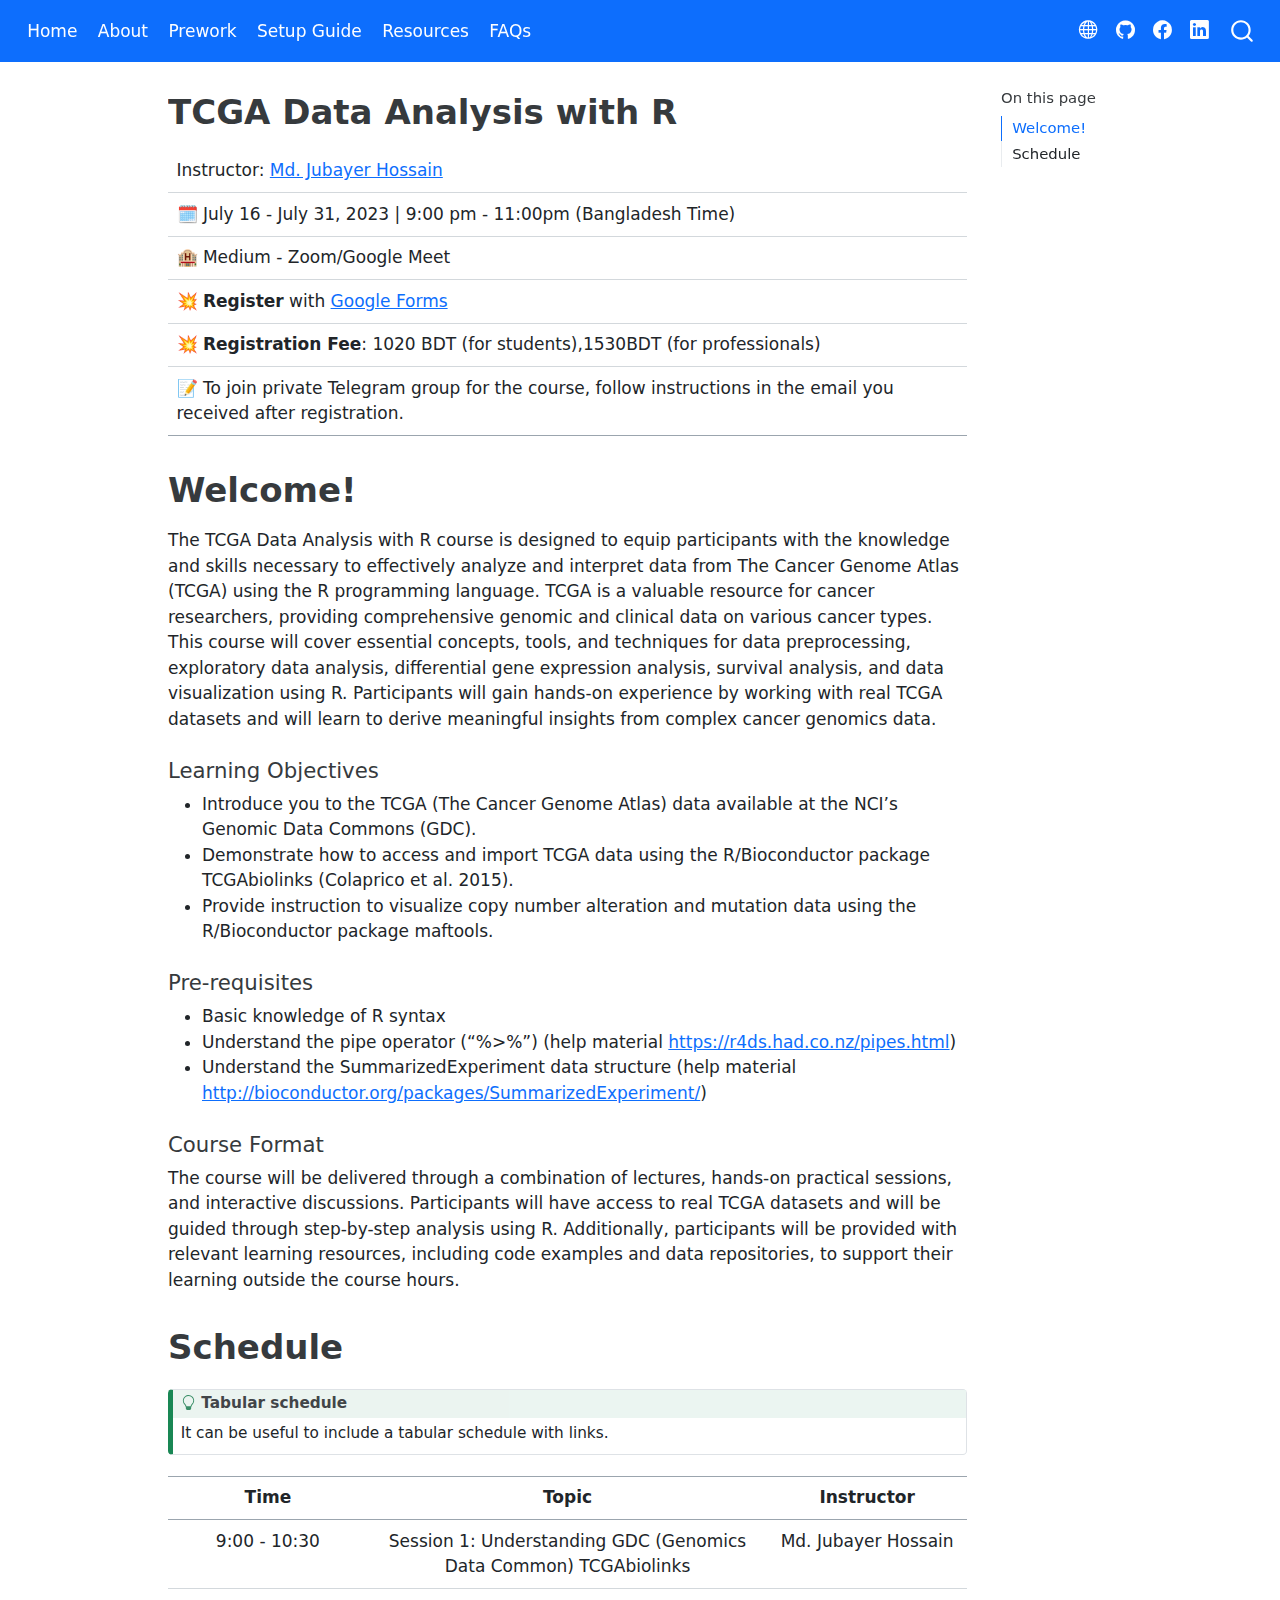
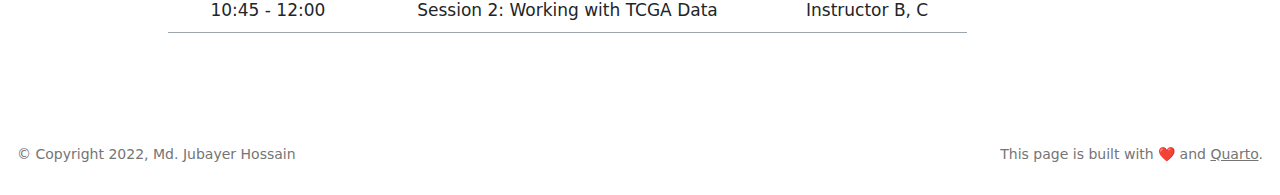
==== docs/index.html @ 25cb6620 "initial commit" ====
<!DOCTYPE html>
<html xmlns="http://www.w3.org/1999/xhtml" lang="en" xml:lang="en"><head>

<meta charset="utf-8">
<meta name="generator" content="quarto-1.3.433">

<meta name="viewport" content="width=device-width, initial-scale=1.0, user-scalable=yes">


<title>TCGA Data Analysis</title>
<style>
code{white-space: pre-wrap;}
span.smallcaps{font-variant: small-caps;}
div.columns{display: flex; gap: min(4vw, 1.5em);}
div.column{flex: auto; overflow-x: auto;}
div.hanging-indent{margin-left: 1.5em; text-indent: -1.5em;}
ul.task-list{list-style: none;}
ul.task-list li input[type="checkbox"] {
  width: 0.8em;
  margin: 0 0.8em 0.2em -1em; /* quarto-specific, see https://github.com/quarto-dev/quarto-cli/issues/4556 */ 
  vertical-align: middle;
}
</style>


<script src="site_libs/quarto-nav/quarto-nav.js"></script>
<script src="site_libs/clipboard/clipboard.min.js"></script>
<script src="site_libs/quarto-search/autocomplete.umd.js"></script>
<script src="site_libs/quarto-search/fuse.min.js"></script>
<script src="site_libs/quarto-search/quarto-search.js"></script>
<meta name="quarto:offset" content="./">
<script src="site_libs/quarto-html/quarto.js"></script>
<script src="site_libs/quarto-html/popper.min.js"></script>
<script src="site_libs/quarto-html/tippy.umd.min.js"></script>
<script src="site_libs/quarto-html/anchor.min.js"></script>
<link href="site_libs/quarto-html/tippy.css" rel="stylesheet">
<link href="site_libs/quarto-html/quarto-syntax-highlighting.css" rel="stylesheet" id="quarto-text-highlighting-styles">
<script src="site_libs/bootstrap/bootstrap.min.js"></script>
<link href="site_libs/bootstrap/bootstrap-icons.css" rel="stylesheet">
<link href="site_libs/bootstrap/bootstrap.min.css" rel="stylesheet" id="quarto-bootstrap" data-mode="light">
<script id="quarto-search-options" type="application/json">{
  "location": "navbar",
  "copy-button": false,
  "collapse-after": 3,
  "panel-placement": "end",
  "type": "overlay",
  "limit": 20,
  "language": {
    "search-no-results-text": "No results",
    "search-matching-documents-text": "matching documents",
    "search-copy-link-title": "Copy link to search",
    "search-hide-matches-text": "Hide additional matches",
    "search-more-match-text": "more match in this document",
    "search-more-matches-text": "more matches in this document",
    "search-clear-button-title": "Clear",
    "search-detached-cancel-button-title": "Cancel",
    "search-submit-button-title": "Submit",
    "search-label": "Search"
  }
}</script>


<link rel="stylesheet" href="styles.css">
</head>

<body class="nav-fixed">

<div id="quarto-search-results"></div>
  <header id="quarto-header" class="headroom fixed-top">
    <nav class="navbar navbar-expand-lg navbar-dark ">
      <div class="navbar-container container-fluid">
            <div id="quarto-search" class="" title="Search"></div>
          <button class="navbar-toggler" type="button" data-bs-toggle="collapse" data-bs-target="#navbarCollapse" aria-controls="navbarCollapse" aria-expanded="false" aria-label="Toggle navigation" onclick="if (window.quartoToggleHeadroom) { window.quartoToggleHeadroom(); }">
  <span class="navbar-toggler-icon"></span>
</button>
          <div class="collapse navbar-collapse" id="navbarCollapse">
            <ul class="navbar-nav navbar-nav-scroll me-auto">
  <li class="nav-item">
    <a class="nav-link active" href="./index.html" rel="" target="" aria-current="page">
 <span class="menu-text">Home</span></a>
  </li>  
  <li class="nav-item">
    <a class="nav-link" href="./about.html" rel="" target="">
 <span class="menu-text">About</span></a>
  </li>  
  <li class="nav-item">
    <a class="nav-link" href="./prework.html" rel="" target="">
 <span class="menu-text">Prework</span></a>
  </li>  
  <li class="nav-item">
    <a class="nav-link" href="./setup-guide.html" rel="" target="">
 <span class="menu-text">Setup Guide</span></a>
  </li>  
  <li class="nav-item">
    <a class="nav-link" href="./resources.html" rel="" target="">
 <span class="menu-text">Resources</span></a>
  </li>  
  <li class="nav-item">
    <a class="nav-link" href="./q-and-a.html" rel="" target="">
 <span class="menu-text">FAQs</span></a>
  </li>  
</ul>
            <ul class="navbar-nav navbar-nav-scroll ms-auto">
  <li class="nav-item compact">
    <a class="nav-link" href="https://omicscenter.github.io/" rel="" target=""><i class="bi bi-globe" role="img">
</i> 
 <span class="menu-text"></span></a>
  </li>  
  <li class="nav-item compact">
    <a class="nav-link" href="https://github.com/omicscenter" rel="" target=""><i class="bi bi-github" role="img">
</i> 
 <span class="menu-text"></span></a>
  </li>  
  <li class="nav-item compact">
    <a class="nav-link" href="https://www.facebook.com/omicscenter" rel="" target=""><i class="bi bi-facebook" role="img">
</i> 
 <span class="menu-text"></span></a>
  </li>  
  <li class="nav-item compact">
    <a class="nav-link" href="https://www.linkedin.com/company/chiral-bangladesh/" rel="" target=""><i class="bi bi-linkedin" role="img">
</i> 
 <span class="menu-text"></span></a>
  </li>  
</ul>
            <div class="quarto-navbar-tools">
</div>
          </div> <!-- /navcollapse -->
      </div> <!-- /container-fluid -->
    </nav>
</header>
<!-- content -->
<div id="quarto-content" class="quarto-container page-columns page-rows-contents page-layout-article page-navbar">
<!-- sidebar -->
<!-- margin-sidebar -->
    <div id="quarto-margin-sidebar" class="sidebar margin-sidebar">
        <nav id="TOC" role="doc-toc" class="toc-active">
    <h2 id="toc-title">On this page</h2>
   
  <ul>
  <li><a href="#welcome" id="toc-welcome" class="nav-link active" data-scroll-target="#welcome">Welcome!</a></li>
  <li><a href="#schedule" id="toc-schedule" class="nav-link" data-scroll-target="#schedule">Schedule</a></li>
  </ul>
</nav>
    </div>
<!-- main -->
<main class="content" id="quarto-document-content">

<header id="title-block-header" class="quarto-title-block default">
<div class="quarto-title">
<h1 class="title">TCGA Data Analysis with R</h1>
</div>



<div class="quarto-title-meta">

    
  
    
  </div>
  

</header>

<table class="table">
<tbody>
<tr class="odd">
<td style="text-align: left;">Instructor: <a href="https://hossainlab.github.io/">Md. Jubayer Hossain</a></td>
</tr>
<tr class="even">
<td style="text-align: left;">🗓 July 16 - July 31, 2023 | 9:00 pm - 11:00pm (Bangladesh Time)</td>
</tr>
<tr class="odd">
<td style="text-align: left;">🏨 Medium - Zoom/Google Meet</td>
</tr>
<tr class="even">
<td style="text-align: left;">💥 <strong>Register</strong> with <a href="https://forms.gle/hSH1ACSqDYYVsxie6">Google Forms</a></td>
</tr>
<tr class="odd">
<td style="text-align: left;">💥 <strong>Registration Fee</strong>: 1020 BDT (for students),1530BDT (for professionals)</td>
</tr>
<tr class="even">
<td style="text-align: left;">📝 To join private Telegram group for the course, follow instructions in the email you received after registration.</td>
</tr>
</tbody>
</table>
<section id="welcome" class="level1">
<h1>Welcome!</h1>
<p>The TCGA Data Analysis with R course is designed to equip participants with the knowledge and skills necessary to effectively analyze and interpret data from The Cancer Genome Atlas (TCGA) using the R programming language. TCGA is a valuable resource for cancer researchers, providing comprehensive genomic and clinical data on various cancer types. This course will cover essential concepts, tools, and techniques for data preprocessing, exploratory data analysis, differential gene expression analysis, survival analysis, and data visualization using R. Participants will gain hands-on experience by working with real TCGA datasets and will learn to derive meaningful insights from complex cancer genomics data.</p>
<section id="learning-objectives" class="level4">
<h4 class="anchored" data-anchor-id="learning-objectives">Learning Objectives</h4>
<ul>
<li>Introduce you to the TCGA (The Cancer Genome Atlas) data available at the NCI’s Genomic Data Commons (GDC).</li>
<li>Demonstrate how to access and import TCGA data using the R/Bioconductor package TCGAbiolinks (Colaprico et al.&nbsp;2015).</li>
<li>Provide instruction to visualize copy number alteration and mutation data using the R/Bioconductor package maftools.</li>
</ul>
</section>
<section id="pre-requisites" class="level4">
<h4 class="anchored" data-anchor-id="pre-requisites">Pre-requisites</h4>
<ul>
<li>Basic knowledge of R syntax</li>
<li>Understand the pipe operator (“%&gt;%”) (help material <a href="https://r4ds.had.co.nz/pipes.html" class="uri">https://r4ds.had.co.nz/pipes.html</a>)</li>
<li>Understand the SummarizedExperiment data structure (help material <a href="http://bioconductor.org/packages/SummarizedExperiment/" class="uri">http://bioconductor.org/packages/SummarizedExperiment/</a>)</li>
</ul>
</section>
<section id="course-format" class="level4">
<h4 class="anchored" data-anchor-id="course-format">Course Format</h4>
<p>The course will be delivered through a combination of lectures, hands-on practical sessions, and interactive discussions. Participants will have access to real TCGA datasets and will be guided through step-by-step analysis using R. Additionally, participants will be provided with relevant learning resources, including code examples and data repositories, to support their learning outside the course hours.</p>
</section>
</section>
<section id="schedule" class="level1">
<h1>Schedule</h1>
<div class="callout callout-style-default callout-tip callout-titled">
<div class="callout-header d-flex align-content-center">
<div class="callout-icon-container">
<i class="callout-icon"></i>
</div>
<div class="callout-title-container flex-fill">
Tabular schedule
</div>
</div>
<div class="callout-body-container callout-body">
<p>It can be useful to include a tabular schedule with links.</p>
</div>
</div>
<table class="table">
<colgroup>
<col style="width: 25%">
<col style="width: 50%">
<col style="width: 25%">
</colgroup>
<thead>
<tr class="header">
<th style="text-align: center;">Time</th>
<th style="text-align: center;">Topic</th>
<th style="text-align: center;">Instructor</th>
</tr>
</thead>
<tbody>
<tr class="odd">
<td style="text-align: center;">9:00 - 10:30</td>
<td style="text-align: center;">Session 1: Understanding GDC (Genomics Data Common) TCGAbiolinks</td>
<td style="text-align: center;">Md. Jubayer Hossain</td>
</tr>
<tr class="even">
<td style="text-align: center;">10:45 - 12:00</td>
<td style="text-align: center;">Session 2: Working with TCGA Data</td>
<td style="text-align: center;">Instructor B, C</td>
</tr>
</tbody>
</table>


</section>

</main> <!-- /main -->
<script id="quarto-html-after-body" type="application/javascript">
window.document.addEventListener("DOMContentLoaded", function (event) {
  const toggleBodyColorMode = (bsSheetEl) => {
    const mode = bsSheetEl.getAttribute("data-mode");
    const bodyEl = window.document.querySelector("body");
    if (mode === "dark") {
      bodyEl.classList.add("quarto-dark");
      bodyEl.classList.remove("quarto-light");
    } else {
      bodyEl.classList.add("quarto-light");
      bodyEl.classList.remove("quarto-dark");
    }
  }
  const toggleBodyColorPrimary = () => {
    const bsSheetEl = window.document.querySelector("link#quarto-bootstrap");
    if (bsSheetEl) {
      toggleBodyColorMode(bsSheetEl);
    }
  }
  toggleBodyColorPrimary();  
  const icon = "";
  const anchorJS = new window.AnchorJS();
  anchorJS.options = {
    placement: 'right',
    icon: icon
  };
  anchorJS.add('.anchored');
  const isCodeAnnotation = (el) => {
    for (const clz of el.classList) {
      if (clz.startsWith('code-annotation-')) {                     
        return true;
      }
    }
    return false;
  }
  const clipboard = new window.ClipboardJS('.code-copy-button', {
    text: function(trigger) {
      const codeEl = trigger.previousElementSibling.cloneNode(true);
      for (const childEl of codeEl.children) {
        if (isCodeAnnotation(childEl)) {
          childEl.remove();
        }
      }
      return codeEl.innerText;
    }
  });
  clipboard.on('success', function(e) {
    // button target
    const button = e.trigger;
    // don't keep focus
    button.blur();
    // flash "checked"
    button.classList.add('code-copy-button-checked');
    var currentTitle = button.getAttribute("title");
    button.setAttribute("title", "Copied!");
    let tooltip;
    if (window.bootstrap) {
      button.setAttribute("data-bs-toggle", "tooltip");
      button.setAttribute("data-bs-placement", "left");
      button.setAttribute("data-bs-title", "Copied!");
      tooltip = new bootstrap.Tooltip(button, 
        { trigger: "manual", 
          customClass: "code-copy-button-tooltip",
          offset: [0, -8]});
      tooltip.show();    
    }
    setTimeout(function() {
      if (tooltip) {
        tooltip.hide();
        button.removeAttribute("data-bs-title");
        button.removeAttribute("data-bs-toggle");
        button.removeAttribute("data-bs-placement");
      }
      button.setAttribute("title", currentTitle);
      button.classList.remove('code-copy-button-checked');
    }, 1000);
    // clear code selection
    e.clearSelection();
  });
  function tippyHover(el, contentFn) {
    const config = {
      allowHTML: true,
      content: contentFn,
      maxWidth: 500,
      delay: 100,
      arrow: false,
      appendTo: function(el) {
          return el.parentElement;
      },
      interactive: true,
      interactiveBorder: 10,
      theme: 'quarto',
      placement: 'bottom-start'
    };
    window.tippy(el, config); 
  }
  const noterefs = window.document.querySelectorAll('a[role="doc-noteref"]');
  for (var i=0; i<noterefs.length; i++) {
    const ref = noterefs[i];
    tippyHover(ref, function() {
      // use id or data attribute instead here
      let href = ref.getAttribute('data-footnote-href') || ref.getAttribute('href');
      try { href = new URL(href).hash; } catch {}
      const id = href.replace(/^#\/?/, "");
      const note = window.document.getElementById(id);
      return note.innerHTML;
    });
  }
      let selectedAnnoteEl;
      const selectorForAnnotation = ( cell, annotation) => {
        let cellAttr = 'data-code-cell="' + cell + '"';
        let lineAttr = 'data-code-annotation="' +  annotation + '"';
        const selector = 'span[' + cellAttr + '][' + lineAttr + ']';
        return selector;
      }
      const selectCodeLines = (annoteEl) => {
        const doc = window.document;
        const targetCell = annoteEl.getAttribute("data-target-cell");
        const targetAnnotation = annoteEl.getAttribute("data-target-annotation");
        const annoteSpan = window.document.querySelector(selectorForAnnotation(targetCell, targetAnnotation));
        const lines = annoteSpan.getAttribute("data-code-lines").split(",");
        const lineIds = lines.map((line) => {
          return targetCell + "-" + line;
        })
        let top = null;
        let height = null;
        let parent = null;
        if (lineIds.length > 0) {
            //compute the position of the single el (top and bottom and make a div)
            const el = window.document.getElementById(lineIds[0]);
            top = el.offsetTop;
            height = el.offsetHeight;
            parent = el.parentElement.parentElement;
          if (lineIds.length > 1) {
            const lastEl = window.document.getElementById(lineIds[lineIds.length - 1]);
            const bottom = lastEl.offsetTop + lastEl.offsetHeight;
            height = bottom - top;
          }
          if (top !== null && height !== null && parent !== null) {
            // cook up a div (if necessary) and position it 
            let div = window.document.getElementById("code-annotation-line-highlight");
            if (div === null) {
              div = window.document.createElement("div");
              div.setAttribute("id", "code-annotation-line-highlight");
              div.style.position = 'absolute';
              parent.appendChild(div);
            }
            div.style.top = top - 2 + "px";
            div.style.height = height + 4 + "px";
            let gutterDiv = window.document.getElementById("code-annotation-line-highlight-gutter");
            if (gutterDiv === null) {
              gutterDiv = window.document.createElement("div");
              gutterDiv.setAttribute("id", "code-annotation-line-highlight-gutter");
              gutterDiv.style.position = 'absolute';
              const codeCell = window.document.getElementById(targetCell);
              const gutter = codeCell.querySelector('.code-annotation-gutter');
              gutter.appendChild(gutterDiv);
            }
            gutterDiv.style.top = top - 2 + "px";
            gutterDiv.style.height = height + 4 + "px";
          }
          selectedAnnoteEl = annoteEl;
        }
      };
      const unselectCodeLines = () => {
        const elementsIds = ["code-annotation-line-highlight", "code-annotation-line-highlight-gutter"];
        elementsIds.forEach((elId) => {
          const div = window.document.getElementById(elId);
          if (div) {
            div.remove();
          }
        });
        selectedAnnoteEl = undefined;
      };
      // Attach click handler to the DT
      const annoteDls = window.document.querySelectorAll('dt[data-target-cell]');
      for (const annoteDlNode of annoteDls) {
        annoteDlNode.addEventListener('click', (event) => {
          const clickedEl = event.target;
          if (clickedEl !== selectedAnnoteEl) {
            unselectCodeLines();
            const activeEl = window.document.querySelector('dt[data-target-cell].code-annotation-active');
            if (activeEl) {
              activeEl.classList.remove('code-annotation-active');
            }
            selectCodeLines(clickedEl);
            clickedEl.classList.add('code-annotation-active');
          } else {
            // Unselect the line
            unselectCodeLines();
            clickedEl.classList.remove('code-annotation-active');
          }
        });
      }
  const findCites = (el) => {
    const parentEl = el.parentElement;
    if (parentEl) {
      const cites = parentEl.dataset.cites;
      if (cites) {
        return {
          el,
          cites: cites.split(' ')
        };
      } else {
        return findCites(el.parentElement)
      }
    } else {
      return undefined;
    }
  };
  var bibliorefs = window.document.querySelectorAll('a[role="doc-biblioref"]');
  for (var i=0; i<bibliorefs.length; i++) {
    const ref = bibliorefs[i];
    const citeInfo = findCites(ref);
    if (citeInfo) {
      tippyHover(citeInfo.el, function() {
        var popup = window.document.createElement('div');
        citeInfo.cites.forEach(function(cite) {
          var citeDiv = window.document.createElement('div');
          citeDiv.classList.add('hanging-indent');
          citeDiv.classList.add('csl-entry');
          var biblioDiv = window.document.getElementById('ref-' + cite);
          if (biblioDiv) {
            citeDiv.innerHTML = biblioDiv.innerHTML;
          }
          popup.appendChild(citeDiv);
        });
        return popup.innerHTML;
      });
    }
  }
});
</script>
</div> <!-- /content -->
<footer class="footer">
  <div class="nav-footer">
    <div class="nav-footer-left">© Copyright 2022, Md. Jubayer Hossain</div>   
    <div class="nav-footer-center">
      &nbsp;
    </div>
    <div class="nav-footer-right">This page is built with ❤️ and <a href="https://quarto.org/">Quarto</a>.</div>
  </div>
</footer>



</body></html>
---- docs/site_libs/quarto-html/tippy.css ----
.tippy-box[data-animation=fade][data-state=hidden]{opacity:0}[data-tippy-root]{max-width:calc(100vw - 10px)}.tippy-box{position:relative;background-color:#333;color:#fff;border-radius:4px;font-size:14px;line-height:1.4;white-space:normal;outline:0;transition-property:transform,visibility,opacity}.tippy-box[data-placement^=top]>.tippy-arrow{bottom:0}.tippy-box[data-placement^=top]>.tippy-arrow:before{bottom:-7px;left:0;border-width:8px 8px 0;border-top-color:initial;transform-origin:center top}.tippy-box[data-placement^=bottom]>.tippy-arrow{top:0}.tippy-box[data-placement^=bottom]>.tippy-arrow:before{top:-7px;left:0;border-width:0 8px 8px;border-bottom-color:initial;transform-origin:center bottom}.tippy-box[data-placement^=left]>.tippy-arrow{right:0}.tippy-box[data-placement^=left]>.tippy-arrow:before{border-width:8px 0 8px 8px;border-left-color:initial;right:-7px;transform-origin:center left}.tippy-box[data-placement^=right]>.tippy-arrow{left:0}.tippy-box[data-placement^=right]>.tippy-arrow:before{left:-7px;border-width:8px 8px 8px 0;border-right-color:initial;transform-origin:center right}.tippy-box[data-inertia][data-state=visible]{transition-timing-function:cubic-bezier(.54,1.5,.38,1.11)}.tippy-arrow{width:16px;height:16px;color:#333}.tippy-arrow:before{content:"";position:absolute;border-color:transparent;border-style:solid}.tippy-content{position:relative;padding:5px 9px;z-index:1}
---- docs/site_libs/quarto-html/quarto-syntax-highlighting.css ----
/* quarto syntax highlight colors */
:root {
  --quarto-hl-ot-color: #003B4F;
  --quarto-hl-at-color: #657422;
  --quarto-hl-ss-color: #20794D;
  --quarto-hl-an-color: #5E5E5E;
  --quarto-hl-fu-color: #4758AB;
  --quarto-hl-st-color: #20794D;
  --quarto-hl-cf-color: #003B4F;
  --quarto-hl-op-color: #5E5E5E;
  --quarto-hl-er-color: #AD0000;
  --quarto-hl-bn-color: #AD0000;
  --quarto-hl-al-color: #AD0000;
  --quarto-hl-va-color: #111111;
  --quarto-hl-bu-color: inherit;
  --quarto-hl-ex-color: inherit;
  --quarto-hl-pp-color: #AD0000;
  --quarto-hl-in-color: #5E5E5E;
  --quarto-hl-vs-color: #20794D;
  --quarto-hl-wa-color: #5E5E5E;
  --quarto-hl-do-color: #5E5E5E;
  --quarto-hl-im-color: #00769E;
  --quarto-hl-ch-color: #20794D;
  --quarto-hl-dt-color: #AD0000;
  --quarto-hl-fl-color: #AD0000;
  --quarto-hl-co-color: #5E5E5E;
  --quarto-hl-cv-color: #5E5E5E;
  --quarto-hl-cn-color: #8f5902;
  --quarto-hl-sc-color: #5E5E5E;
  --quarto-hl-dv-color: #AD0000;
  --quarto-hl-kw-color: #003B4F;
}

/* other quarto variables */
:root {
  --quarto-font-monospace: SFMono-Regular, Menlo, Monaco, Consolas, "Liberation Mono", "Courier New", monospace;
}

pre > code.sourceCode > span {
  color: #003B4F;
}

code span {
  color: #003B4F;
}

code.sourceCode > span {
  color: #003B4F;
}

div.sourceCode,
div.sourceCode pre.sourceCode {
  color: #003B4F;
}

code span.ot {
  color: #003B4F;
  font-style: inherit;
}

code span.at {
  color: #657422;
  font-style: inherit;
}

code span.ss {
  color: #20794D;
  font-style: inherit;
}

code span.an {
  color: #5E5E5E;
  font-style: inherit;
}

code span.fu {
  color: #4758AB;
  font-style: inherit;
}

code span.st {
  color: #20794D;
  font-style: inherit;
}

code span.cf {
  color: #003B4F;
  font-style: inherit;
}

code span.op {
  color: #5E5E5E;
  font-style: inherit;
}

code span.er {
  color: #AD0000;
  font-style: inherit;
}

code span.bn {
  color: #AD0000;
  font-style: inherit;
}

code span.al {
  color: #AD0000;
  font-style: inherit;
}

code span.va {
  color: #111111;
  font-style: inherit;
}

code span.bu {
  font-style: inherit;
}

code span.ex {
  font-style: inherit;
}

code span.pp {
  color: #AD0000;
  font-style: inherit;
}

code span.in {
  color: #5E5E5E;
  font-style: inherit;
}

code span.vs {
  color: #20794D;
  font-style: inherit;
}

code span.wa {
  color: #5E5E5E;
  font-style: italic;
}

code span.do {
  color: #5E5E5E;
  font-style: italic;
}

code span.im {
  color: #00769E;
  font-style: inherit;
}

code span.ch {
  color: #20794D;
  font-style: inherit;
}

code span.dt {
  color: #AD0000;
  font-style: inherit;
}

code span.fl {
  color: #AD0000;
  font-style: inherit;
}

code span.co {
  color: #5E5E5E;
  font-style: inherit;
}

code span.cv {
  color: #5E5E5E;
  font-style: italic;
}

code span.cn {
  color: #8f5902;
  font-style: inherit;
}

code span.sc {
  color: #5E5E5E;
  font-style: inherit;
}

code span.dv {
  color: #AD0000;
  font-style: inherit;
}

code span.kw {
  color: #003B4F;
  font-style: inherit;
}

.prevent-inlining {
  content: "</";
}

/*# sourceMappingURL=debc5d5d77c3f9108843748ff7464032.css.map */
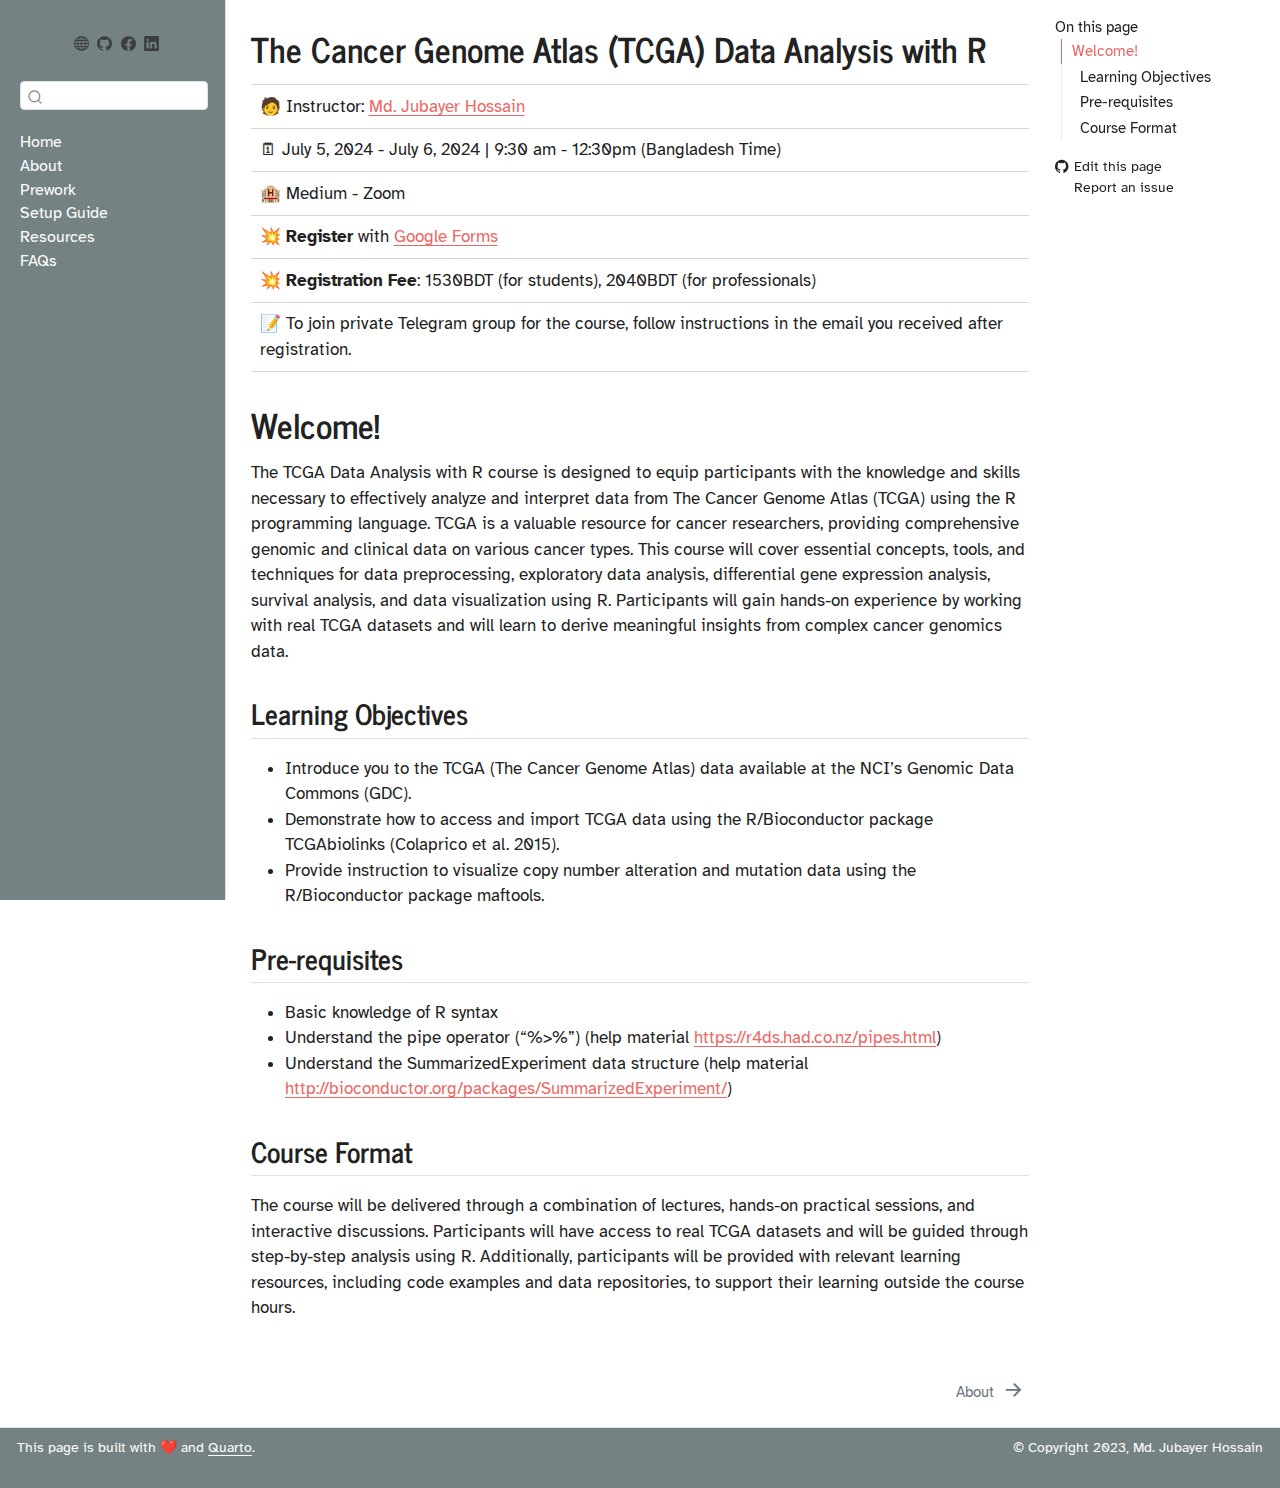
==== commit c8d66644: "updated" ====
--- a/docs/index.html
+++ b/docs/index.html
@@ -2,12 +2,12 @@
 <html xmlns="http://www.w3.org/1999/xhtml" lang="en" xml:lang="en"><head>
 
 <meta charset="utf-8">
-<meta name="generator" content="quarto-1.3.433">
+<meta name="generator" content="quarto-1.5.47">
 
 <meta name="viewport" content="width=device-width, initial-scale=1.0, user-scalable=yes">
 
 
-<title>TCGA Data Analysis</title>
+<title>TCGA Data Analysis with R</title>
 <style>
 code{white-space: pre-wrap;}
 span.smallcaps{font-variant: small-caps;}
@@ -29,6 +29,8 @@
 <script src="site_libs/quarto-search/fuse.min.js"></script>
 <script src="site_libs/quarto-search/quarto-search.js"></script>
 <meta name="quarto:offset" content="./">
+<link href="./about.html" rel="next">
+<link href="./images/logo.png" rel="icon" type="image/png">
 <script src="site_libs/quarto-html/quarto.js"></script>
 <script src="site_libs/quarto-html/popper.min.js"></script>
 <script src="site_libs/quarto-html/tippy.umd.min.js"></script>
@@ -39,12 +41,18 @@
 <link href="site_libs/bootstrap/bootstrap-icons.css" rel="stylesheet">
 <link href="site_libs/bootstrap/bootstrap.min.css" rel="stylesheet" id="quarto-bootstrap" data-mode="light">
 <script id="quarto-search-options" type="application/json">{
-  "location": "navbar",
+  "location": "sidebar",
   "copy-button": false,
   "collapse-after": 3,
-  "panel-placement": "end",
-  "type": "overlay",
-  "limit": 20,
+  "panel-placement": "start",
+  "type": "textbox",
+  "limit": 50,
+  "keyboard-shortcut": [
+    "f",
+    "/",
+    "s"
+  ],
+  "show-item-context": false,
   "language": {
     "search-no-results-text": "No results",
     "search-matching-documents-text": "matching documents",
@@ -53,6 +61,7 @@
     "search-more-match-text": "more match in this document",
     "search-more-matches-text": "more matches in this document",
     "search-clear-button-title": "Clear",
+    "search-text-placeholder": "",
     "search-detached-cancel-button-title": "Cancel",
     "search-submit-button-title": "Submit",
     "search-label": "Search"
@@ -60,94 +69,119 @@
 }</script>
 
 
-<link rel="stylesheet" href="styles.css">
+<meta property="og:title" content="TCGA Data Analysis with R">
+<meta property="og:description" content="Homepage for workshop on TACGA Data Analysis with R">
+<meta property="og:site_name" content="TCGA Data Analysis with R">
+<meta name="twitter:title" content="TCGA Data Analysis with R">
+<meta name="twitter:description" content="Homepage for workshop on TACGA Data Analysis with R">
+<meta name="twitter:image" content="TCGADataAnalysiswithR/images/logo.png">
+<meta name="twitter:creator" content="@hossainlab">
+<meta name="twitter:image-height" content="1200">
+<meta name="twitter:image-width" content="1037">
+<meta name="twitter:card" content="summary_large_image">
 </head>
 
-<body class="nav-fixed">
+<body class="nav-sidebar docked">
 
 <div id="quarto-search-results"></div>
   <header id="quarto-header" class="headroom fixed-top">
-    <nav class="navbar navbar-expand-lg navbar-dark ">
-      <div class="navbar-container container-fluid">
-            <div id="quarto-search" class="" title="Search"></div>
-          <button class="navbar-toggler" type="button" data-bs-toggle="collapse" data-bs-target="#navbarCollapse" aria-controls="navbarCollapse" aria-expanded="false" aria-label="Toggle navigation" onclick="if (window.quartoToggleHeadroom) { window.quartoToggleHeadroom(); }">
-  <span class="navbar-toggler-icon"></span>
-</button>
-          <div class="collapse navbar-collapse" id="navbarCollapse">
-            <ul class="navbar-nav navbar-nav-scroll me-auto">
-  <li class="nav-item">
-    <a class="nav-link active" href="./index.html" rel="" target="" aria-current="page">
- <span class="menu-text">Home</span></a>
-  </li>  
-  <li class="nav-item">
-    <a class="nav-link" href="./about.html" rel="" target="">
- <span class="menu-text">About</span></a>
-  </li>  
-  <li class="nav-item">
-    <a class="nav-link" href="./prework.html" rel="" target="">
- <span class="menu-text">Prework</span></a>
-  </li>  
-  <li class="nav-item">
-    <a class="nav-link" href="./setup-guide.html" rel="" target="">
- <span class="menu-text">Setup Guide</span></a>
-  </li>  
-  <li class="nav-item">
-    <a class="nav-link" href="./resources.html" rel="" target="">
- <span class="menu-text">Resources</span></a>
-  </li>  
-  <li class="nav-item">
-    <a class="nav-link" href="./q-and-a.html" rel="" target="">
- <span class="menu-text">FAQs</span></a>
-  </li>  
-</ul>
-            <ul class="navbar-nav navbar-nav-scroll ms-auto">
-  <li class="nav-item compact">
-    <a class="nav-link" href="https://omicscenter.github.io/" rel="" target=""><i class="bi bi-globe" role="img">
-</i> 
- <span class="menu-text"></span></a>
-  </li>  
-  <li class="nav-item compact">
-    <a class="nav-link" href="https://github.com/omicscenter" rel="" target=""><i class="bi bi-github" role="img">
-</i> 
- <span class="menu-text"></span></a>
-  </li>  
-  <li class="nav-item compact">
-    <a class="nav-link" href="https://www.facebook.com/omicscenter" rel="" target=""><i class="bi bi-facebook" role="img">
-</i> 
- <span class="menu-text"></span></a>
-  </li>  
-  <li class="nav-item compact">
-    <a class="nav-link" href="https://www.linkedin.com/company/chiral-bangladesh/" rel="" target=""><i class="bi bi-linkedin" role="img">
-</i> 
- <span class="menu-text"></span></a>
-  </li>  
-</ul>
-            <div class="quarto-navbar-tools">
-</div>
-          </div> <!-- /navcollapse -->
-      </div> <!-- /container-fluid -->
-    </nav>
+  <nav class="quarto-secondary-nav">
+    <div class="container-fluid d-flex">
+      <button type="button" class="quarto-btn-toggle btn" data-bs-toggle="collapse" role="button" data-bs-target=".quarto-sidebar-collapse-item" aria-controls="quarto-sidebar" aria-expanded="false" aria-label="Toggle sidebar navigation" onclick="if (window.quartoToggleHeadroom) { window.quartoToggleHeadroom(); }">
+        <i class="bi bi-layout-text-sidebar-reverse"></i>
+      </button>
+        <nav class="quarto-page-breadcrumbs" aria-label="breadcrumb"><ol class="breadcrumb"><li class="breadcrumb-item"><a href="./index.html">Home</a></li></ol></nav>
+        <a class="flex-grow-1" role="navigation" data-bs-toggle="collapse" data-bs-target=".quarto-sidebar-collapse-item" aria-controls="quarto-sidebar" aria-expanded="false" aria-label="Toggle sidebar navigation" onclick="if (window.quartoToggleHeadroom) { window.quartoToggleHeadroom(); }">      
+        </a>
+      <button type="button" class="btn quarto-search-button" aria-label="Search" onclick="window.quartoOpenSearch();">
+        <i class="bi bi-search"></i>
+      </button>
+    </div>
+  </nav>
 </header>
 <!-- content -->
-<div id="quarto-content" class="quarto-container page-columns page-rows-contents page-layout-article page-navbar">
+<div id="quarto-content" class="quarto-container page-columns page-rows-contents page-layout-article">
 <!-- sidebar -->
+  <nav id="quarto-sidebar" class="sidebar collapse collapse-horizontal quarto-sidebar-collapse-item sidebar-navigation docked overflow-auto">
+    <div class="pt-lg-2 mt-2 text-center sidebar-header">
+      <a href="./index.html" class="sidebar-logo-link">
+      <img src="./images/logo.png" alt="" class="sidebar-logo py-0 d-lg-inline d-none">
+      </a>
+      <div class="sidebar-tools-main tools-wide">
+    <a href="https://omicscenter.github.io/" title="" class="quarto-navigation-tool px-1" aria-label=""><i class="bi bi-globe"></i></a>
+    <a href="https://github.com/omicscenter" title="" class="quarto-navigation-tool px-1" aria-label=""><i class="bi bi-github"></i></a>
+    <a href="https://www.facebook.com/omicscenter" title="" class="quarto-navigation-tool px-1" aria-label=""><i class="bi bi-facebook"></i></a>
+    <a href="https://www.linkedin.com/company/chiral-bangladesh/" title="" class="quarto-navigation-tool px-1" aria-label=""><i class="bi bi-linkedin"></i></a>
+</div>
+      </div>
+        <div class="mt-2 flex-shrink-0 align-items-center">
+        <div class="sidebar-search">
+        <div id="quarto-search" class="" title="Search"></div>
+        </div>
+        </div>
+    <div class="sidebar-menu-container"> 
+    <ul class="list-unstyled mt-1">
+        <li class="sidebar-item">
+  <div class="sidebar-item-container"> 
+  <a href="./index.html" class="sidebar-item-text sidebar-link active">
+ <span class="menu-text">Home</span></a>
+  </div>
+</li>
+        <li class="sidebar-item">
+  <div class="sidebar-item-container"> 
+  <a href="./about.html" class="sidebar-item-text sidebar-link">
+ <span class="menu-text">About</span></a>
+  </div>
+</li>
+        <li class="sidebar-item">
+  <div class="sidebar-item-container"> 
+  <a href="./prework.html" class="sidebar-item-text sidebar-link">
+ <span class="menu-text">Prework</span></a>
+  </div>
+</li>
+        <li class="sidebar-item">
+  <div class="sidebar-item-container"> 
+  <a href="./setup-guide.html" class="sidebar-item-text sidebar-link">
+ <span class="menu-text">Setup Guide</span></a>
+  </div>
+</li>
+        <li class="sidebar-item">
+  <div class="sidebar-item-container"> 
+  <a href="./resources.html" class="sidebar-item-text sidebar-link">
+ <span class="menu-text">Resources</span></a>
+  </div>
+</li>
+        <li class="sidebar-item">
+  <div class="sidebar-item-container"> 
+  <a href="./q-and-a.html" class="sidebar-item-text sidebar-link">
+ <span class="menu-text">FAQs</span></a>
+  </div>
+</li>
+    </ul>
+    </div>
+</nav>
+<div id="quarto-sidebar-glass" class="quarto-sidebar-collapse-item" data-bs-toggle="collapse" data-bs-target=".quarto-sidebar-collapse-item"></div>
 <!-- margin-sidebar -->
     <div id="quarto-margin-sidebar" class="sidebar margin-sidebar">
         <nav id="TOC" role="doc-toc" class="toc-active">
     <h2 id="toc-title">On this page</h2>
    
   <ul>
-  <li><a href="#welcome" id="toc-welcome" class="nav-link active" data-scroll-target="#welcome">Welcome!</a></li>
-  <li><a href="#schedule" id="toc-schedule" class="nav-link" data-scroll-target="#schedule">Schedule</a></li>
+  <li><a href="#welcome" id="toc-welcome" class="nav-link active" data-scroll-target="#welcome">Welcome!</a>
+  <ul class="collapse">
+  <li><a href="#learning-objectives" id="toc-learning-objectives" class="nav-link" data-scroll-target="#learning-objectives">Learning Objectives</a></li>
+  <li><a href="#pre-requisites" id="toc-pre-requisites" class="nav-link" data-scroll-target="#pre-requisites">Pre-requisites</a></li>
+  <li><a href="#course-format" id="toc-course-format" class="nav-link" data-scroll-target="#course-format">Course Format</a></li>
+  </ul></li>
   </ul>
-</nav>
+<div class="toc-actions"><ul><li><a href="https://github.com/omicscenter/TCGADataAnalysiswithR/edit/main/index.qmd" class="toc-action"><i class="bi bi-github"></i>Edit this page</a></li><li><a href="https://github.com/omicscenter/TCGADataAnalysiswithR/issues/new" class="toc-action"><i class="bi empty"></i>Report an issue</a></li></ul></div></nav>
     </div>
 <!-- main -->
 <main class="content" id="quarto-document-content">
 
 <header id="title-block-header" class="quarto-title-block default">
 <div class="quarto-title">
-<h1 class="title">TCGA Data Analysis with R</h1>
+<h1 class="title">The Cancer Genome Atlas (TCGA) Data Analysis with R</h1>
 </div>
 
 
@@ -160,24 +194,26 @@
   </div>
   
 
+
 </header>
 
-<table class="table">
+
+<table class="caption-top table">
 <tbody>
 <tr class="odd">
-<td style="text-align: left;">Instructor: <a href="https://hossainlab.github.io/">Md. Jubayer Hossain</a></td>
+<td style="text-align: left;">🧑 Instructor: <a href="https://hossainlab.github.io/">Md. Jubayer Hossain</a></td>
 </tr>
 <tr class="even">
-<td style="text-align: left;">🗓 July 16 - July 31, 2023 | 9:00 pm - 11:00pm (Bangladesh Time)</td>
+<td style="text-align: left;">🗓 July 5, 2024 - July 6, 2024 | 9:30 am - 12:30pm (Bangladesh Time)</td>
 </tr>
 <tr class="odd">
-<td style="text-align: left;">🏨 Medium - Zoom/Google Meet</td>
+<td style="text-align: left;">🏨 Medium - Zoom</td>
 </tr>
 <tr class="even">
-<td style="text-align: left;">💥 <strong>Register</strong> with <a href="https://forms.gle/hSH1ACSqDYYVsxie6">Google Forms</a></td>
+<td style="text-align: left;">💥 <strong>Register</strong> with <a href="https://forms.gle/ke8U9uYxXmtvsgtk7">Google Forms</a> <!-- **Registration**: *Closed* --></td>
 </tr>
 <tr class="odd">
-<td style="text-align: left;">💥 <strong>Registration Fee</strong>: 1020 BDT (for students),1530BDT (for professionals)</td>
+<td style="text-align: left;">💥 <strong>Registration Fee</strong>: 1530BDT (for students), 2040BDT (for professionals)</td>
 </tr>
 <tr class="even">
 <td style="text-align: left;">📝 To join private Telegram group for the course, follow instructions in the email you received after registration.</td>
@@ -187,70 +223,28 @@
 <section id="welcome" class="level1">
 <h1>Welcome!</h1>
 <p>The TCGA Data Analysis with R course is designed to equip participants with the knowledge and skills necessary to effectively analyze and interpret data from The Cancer Genome Atlas (TCGA) using the R programming language. TCGA is a valuable resource for cancer researchers, providing comprehensive genomic and clinical data on various cancer types. This course will cover essential concepts, tools, and techniques for data preprocessing, exploratory data analysis, differential gene expression analysis, survival analysis, and data visualization using R. Participants will gain hands-on experience by working with real TCGA datasets and will learn to derive meaningful insights from complex cancer genomics data.</p>
-<section id="learning-objectives" class="level4">
-<h4 class="anchored" data-anchor-id="learning-objectives">Learning Objectives</h4>
+<section id="learning-objectives" class="level2">
+<h2 class="anchored" data-anchor-id="learning-objectives">Learning Objectives</h2>
 <ul>
 <li>Introduce you to the TCGA (The Cancer Genome Atlas) data available at the NCI’s Genomic Data Commons (GDC).</li>
 <li>Demonstrate how to access and import TCGA data using the R/Bioconductor package TCGAbiolinks (Colaprico et al.&nbsp;2015).</li>
 <li>Provide instruction to visualize copy number alteration and mutation data using the R/Bioconductor package maftools.</li>
 </ul>
 </section>
-<section id="pre-requisites" class="level4">
-<h4 class="anchored" data-anchor-id="pre-requisites">Pre-requisites</h4>
+<section id="pre-requisites" class="level2">
+<h2 class="anchored" data-anchor-id="pre-requisites">Pre-requisites</h2>
 <ul>
 <li>Basic knowledge of R syntax</li>
 <li>Understand the pipe operator (“%&gt;%”) (help material <a href="https://r4ds.had.co.nz/pipes.html" class="uri">https://r4ds.had.co.nz/pipes.html</a>)</li>
 <li>Understand the SummarizedExperiment data structure (help material <a href="http://bioconductor.org/packages/SummarizedExperiment/" class="uri">http://bioconductor.org/packages/SummarizedExperiment/</a>)</li>
 </ul>
 </section>
-<section id="course-format" class="level4">
-<h4 class="anchored" data-anchor-id="course-format">Course Format</h4>
+<section id="course-format" class="level2">
+<h2 class="anchored" data-anchor-id="course-format">Course Format</h2>
 <p>The course will be delivered through a combination of lectures, hands-on practical sessions, and interactive discussions. Participants will have access to real TCGA datasets and will be guided through step-by-step analysis using R. Additionally, participants will be provided with relevant learning resources, including code examples and data repositories, to support their learning outside the course hours.</p>
+
+
 </section>
-</section>
-<section id="schedule" class="level1">
-<h1>Schedule</h1>
-<div class="callout callout-style-default callout-tip callout-titled">
-<div class="callout-header d-flex align-content-center">
-<div class="callout-icon-container">
-<i class="callout-icon"></i>
-</div>
-<div class="callout-title-container flex-fill">
-Tabular schedule
-</div>
-</div>
-<div class="callout-body-container callout-body">
-<p>It can be useful to include a tabular schedule with links.</p>
-</div>
-</div>
-<table class="table">
-<colgroup>
-<col style="width: 25%">
-<col style="width: 50%">
-<col style="width: 25%">
-</colgroup>
-<thead>
-<tr class="header">
-<th style="text-align: center;">Time</th>
-<th style="text-align: center;">Topic</th>
-<th style="text-align: center;">Instructor</th>
-</tr>
-</thead>
-<tbody>
-<tr class="odd">
-<td style="text-align: center;">9:00 - 10:30</td>
-<td style="text-align: center;">Session 1: Understanding GDC (Genomics Data Common) TCGAbiolinks</td>
-<td style="text-align: center;">Md. Jubayer Hossain</td>
-</tr>
-<tr class="even">
-<td style="text-align: center;">10:45 - 12:00</td>
-<td style="text-align: center;">Session 2: Working with TCGA Data</td>
-<td style="text-align: center;">Instructor B, C</td>
-</tr>
-</tbody>
-</table>
-
-
 </section>
 
 </main> <!-- /main -->
@@ -289,18 +283,7 @@
     }
     return false;
   }
-  const clipboard = new window.ClipboardJS('.code-copy-button', {
-    text: function(trigger) {
-      const codeEl = trigger.previousElementSibling.cloneNode(true);
-      for (const childEl of codeEl.children) {
-        if (isCodeAnnotation(childEl)) {
-          childEl.remove();
-        }
-      }
-      return codeEl.innerText;
-    }
-  });
-  clipboard.on('success', function(e) {
+  const onCopySuccess = function(e) {
     // button target
     const button = e.trigger;
     // don't keep focus
@@ -332,11 +315,50 @@
     }, 1000);
     // clear code selection
     e.clearSelection();
+  }
+  const getTextToCopy = function(trigger) {
+      const codeEl = trigger.previousElementSibling.cloneNode(true);
+      for (const childEl of codeEl.children) {
+        if (isCodeAnnotation(childEl)) {
+          childEl.remove();
+        }
+      }
+      return codeEl.innerText;
+  }
+  const clipboard = new window.ClipboardJS('.code-copy-button:not([data-in-quarto-modal])', {
+    text: getTextToCopy
   });
-  function tippyHover(el, contentFn) {
+  clipboard.on('success', onCopySuccess);
+  if (window.document.getElementById('quarto-embedded-source-code-modal')) {
+    // For code content inside modals, clipBoardJS needs to be initialized with a container option
+    // TODO: Check when it could be a function (https://github.com/zenorocha/clipboard.js/issues/860)
+    const clipboardModal = new window.ClipboardJS('.code-copy-button[data-in-quarto-modal]', {
+      text: getTextToCopy,
+      container: window.document.getElementById('quarto-embedded-source-code-modal')
+    });
+    clipboardModal.on('success', onCopySuccess);
+  }
+    var localhostRegex = new RegExp(/^(?:http|https):\/\/localhost\:?[0-9]*\//);
+    var mailtoRegex = new RegExp(/^mailto:/);
+      var filterRegex = new RegExp("TCGADataAnalysiswithR");
+    var isInternal = (href) => {
+        return filterRegex.test(href) || localhostRegex.test(href) || mailtoRegex.test(href);
+    }
+    // Inspect non-navigation links and adorn them if external
+ 	var links = window.document.querySelectorAll('a[href]:not(.nav-link):not(.navbar-brand):not(.toc-action):not(.sidebar-link):not(.sidebar-item-toggle):not(.pagination-link):not(.no-external):not([aria-hidden]):not(.dropdown-item):not(.quarto-navigation-tool):not(.about-link)');
+    for (var i=0; i<links.length; i++) {
+      const link = links[i];
+      if (!isInternal(link.href)) {
+        // undo the damage that might have been done by quarto-nav.js in the case of
+        // links that we want to consider external
+        if (link.dataset.originalHref !== undefined) {
+          link.href = link.dataset.originalHref;
+        }
+      }
+    }
+  function tippyHover(el, contentFn, onTriggerFn, onUntriggerFn) {
     const config = {
       allowHTML: true,
-      content: contentFn,
       maxWidth: 500,
       delay: 100,
       arrow: false,
@@ -346,8 +368,17 @@
       interactive: true,
       interactiveBorder: 10,
       theme: 'quarto',
-      placement: 'bottom-start'
+      placement: 'bottom-start',
     };
+    if (contentFn) {
+      config.content = contentFn;
+    }
+    if (onTriggerFn) {
+      config.onTrigger = onTriggerFn;
+    }
+    if (onUntriggerFn) {
+      config.onUntrigger = onUntriggerFn;
+    }
     window.tippy(el, config); 
   }
   const noterefs = window.document.querySelectorAll('a[role="doc-noteref"]');
@@ -359,7 +390,130 @@
       try { href = new URL(href).hash; } catch {}
       const id = href.replace(/^#\/?/, "");
       const note = window.document.getElementById(id);
-      return note.innerHTML;
+      if (note) {
+        return note.innerHTML;
+      } else {
+        return "";
+      }
+    });
+  }
+  const xrefs = window.document.querySelectorAll('a.quarto-xref');
+  const processXRef = (id, note) => {
+    // Strip column container classes
+    const stripColumnClz = (el) => {
+      el.classList.remove("page-full", "page-columns");
+      if (el.children) {
+        for (const child of el.children) {
+          stripColumnClz(child);
+        }
+      }
+    }
+    stripColumnClz(note)
+    if (id === null || id.startsWith('sec-')) {
+      // Special case sections, only their first couple elements
+      const container = document.createElement("div");
+      if (note.children && note.children.length > 2) {
+        container.appendChild(note.children[0].cloneNode(true));
+        for (let i = 1; i < note.children.length; i++) {
+          const child = note.children[i];
+          if (child.tagName === "P" && child.innerText === "") {
+            continue;
+          } else {
+            container.appendChild(child.cloneNode(true));
+            break;
+          }
+        }
+        if (window.Quarto?.typesetMath) {
+          window.Quarto.typesetMath(container);
+        }
+        return container.innerHTML
+      } else {
+        if (window.Quarto?.typesetMath) {
+          window.Quarto.typesetMath(note);
+        }
+        return note.innerHTML;
+      }
+    } else {
+      // Remove any anchor links if they are present
+      const anchorLink = note.querySelector('a.anchorjs-link');
+      if (anchorLink) {
+        anchorLink.remove();
+      }
+      if (window.Quarto?.typesetMath) {
+        window.Quarto.typesetMath(note);
+      }
+      // TODO in 1.5, we should make sure this works without a callout special case
+      if (note.classList.contains("callout")) {
+        return note.outerHTML;
+      } else {
+        return note.innerHTML;
+      }
+    }
+  }
+  for (var i=0; i<xrefs.length; i++) {
+    const xref = xrefs[i];
+    tippyHover(xref, undefined, function(instance) {
+      instance.disable();
+      let url = xref.getAttribute('href');
+      let hash = undefined; 
+      if (url.startsWith('#')) {
+        hash = url;
+      } else {
+        try { hash = new URL(url).hash; } catch {}
+      }
+      if (hash) {
+        const id = hash.replace(/^#\/?/, "");
+        const note = window.document.getElementById(id);
+        if (note !== null) {
+          try {
+            const html = processXRef(id, note.cloneNode(true));
+            instance.setContent(html);
+          } finally {
+            instance.enable();
+            instance.show();
+          }
+        } else {
+          // See if we can fetch this
+          fetch(url.split('#')[0])
+          .then(res => res.text())
+          .then(html => {
+            const parser = new DOMParser();
+            const htmlDoc = parser.parseFromString(html, "text/html");
+            const note = htmlDoc.getElementById(id);
+            if (note !== null) {
+              const html = processXRef(id, note);
+              instance.setContent(html);
+            } 
+          }).finally(() => {
+            instance.enable();
+            instance.show();
+          });
+        }
+      } else {
+        // See if we can fetch a full url (with no hash to target)
+        // This is a special case and we should probably do some content thinning / targeting
+        fetch(url)
+        .then(res => res.text())
+        .then(html => {
+          const parser = new DOMParser();
+          const htmlDoc = parser.parseFromString(html, "text/html");
+          const note = htmlDoc.querySelector('main.content');
+          if (note !== null) {
+            // This should only happen for chapter cross references
+            // (since there is no id in the URL)
+            // remove the first header
+            if (note.children.length > 0 && note.children[0].tagName === "HEADER") {
+              note.children[0].remove();
+            }
+            const html = processXRef(null, note);
+            instance.setContent(html);
+          } 
+        }).finally(() => {
+          instance.enable();
+          instance.show();
+        });
+      }
+    }, function(instance) {
     });
   }
       let selectedAnnoteEl;
@@ -403,6 +557,7 @@
             }
             div.style.top = top - 2 + "px";
             div.style.height = height + 4 + "px";
+            div.style.left = 0;
             let gutterDiv = window.document.getElementById("code-annotation-line-highlight-gutter");
             if (gutterDiv === null) {
               gutterDiv = window.document.createElement("div");
@@ -428,6 +583,32 @@
         });
         selectedAnnoteEl = undefined;
       };
+        // Handle positioning of the toggle
+    window.addEventListener(
+      "resize",
+      throttle(() => {
+        elRect = undefined;
+        if (selectedAnnoteEl) {
+          selectCodeLines(selectedAnnoteEl);
+        }
+      }, 10)
+    );
+    function throttle(fn, ms) {
+    let throttle = false;
+    let timer;
+      return (...args) => {
+        if(!throttle) { // first call gets through
+            fn.apply(this, args);
+            throttle = true;
+        } else { // all the others get throttled
+            if(timer) clearTimeout(timer); // cancel #2
+            timer = setTimeout(() => {
+              fn.apply(this, args);
+              timer = throttle = false;
+            }, ms);
+        }
+      };
+    }
       // Attach click handler to the DT
       const annoteDls = window.document.querySelectorAll('dt[data-target-cell]');
       for (const annoteDlNode of annoteDls) {
@@ -487,17 +668,31 @@
   }
 });
 </script>
+<nav class="page-navigation">
+  <div class="nav-page nav-page-previous">
+  </div>
+  <div class="nav-page nav-page-next">
+      <a href="./about.html" class="pagination-link" aria-label="About">
+        <span class="nav-page-text">About</span> <i class="bi bi-arrow-right-short"></i>
+      </a>
+  </div>
+</nav>
 </div> <!-- /content -->
 <footer class="footer">
   <div class="nav-footer">
-    <div class="nav-footer-left">© Copyright 2022, Md. Jubayer Hossain</div>   
+    <div class="nav-footer-left">
+<p>This page is built with ❤️ and <a href="https://quarto.org/">Quarto</a>.</p>
+</div>   
     <div class="nav-footer-center">
       &nbsp;
-    </div>
-    <div class="nav-footer-right">This page is built with ❤️ and <a href="https://quarto.org/">Quarto</a>.</div>
+    <div class="toc-actions d-sm-block d-md-none"><ul><li><a href="https://github.com/omicscenter/TCGADataAnalysiswithR/edit/main/index.qmd" class="toc-action"><i class="bi bi-github"></i>Edit this page</a></li><li><a href="https://github.com/omicscenter/TCGADataAnalysiswithR/issues/new" class="toc-action"><i class="bi empty"></i>Report an issue</a></li></ul></div></div>
+    <div class="nav-footer-right">
+<p>© Copyright 2023, Md. Jubayer Hossain</p>
+</div>
   </div>
 </footer>
 
 
 
+
 </body></html>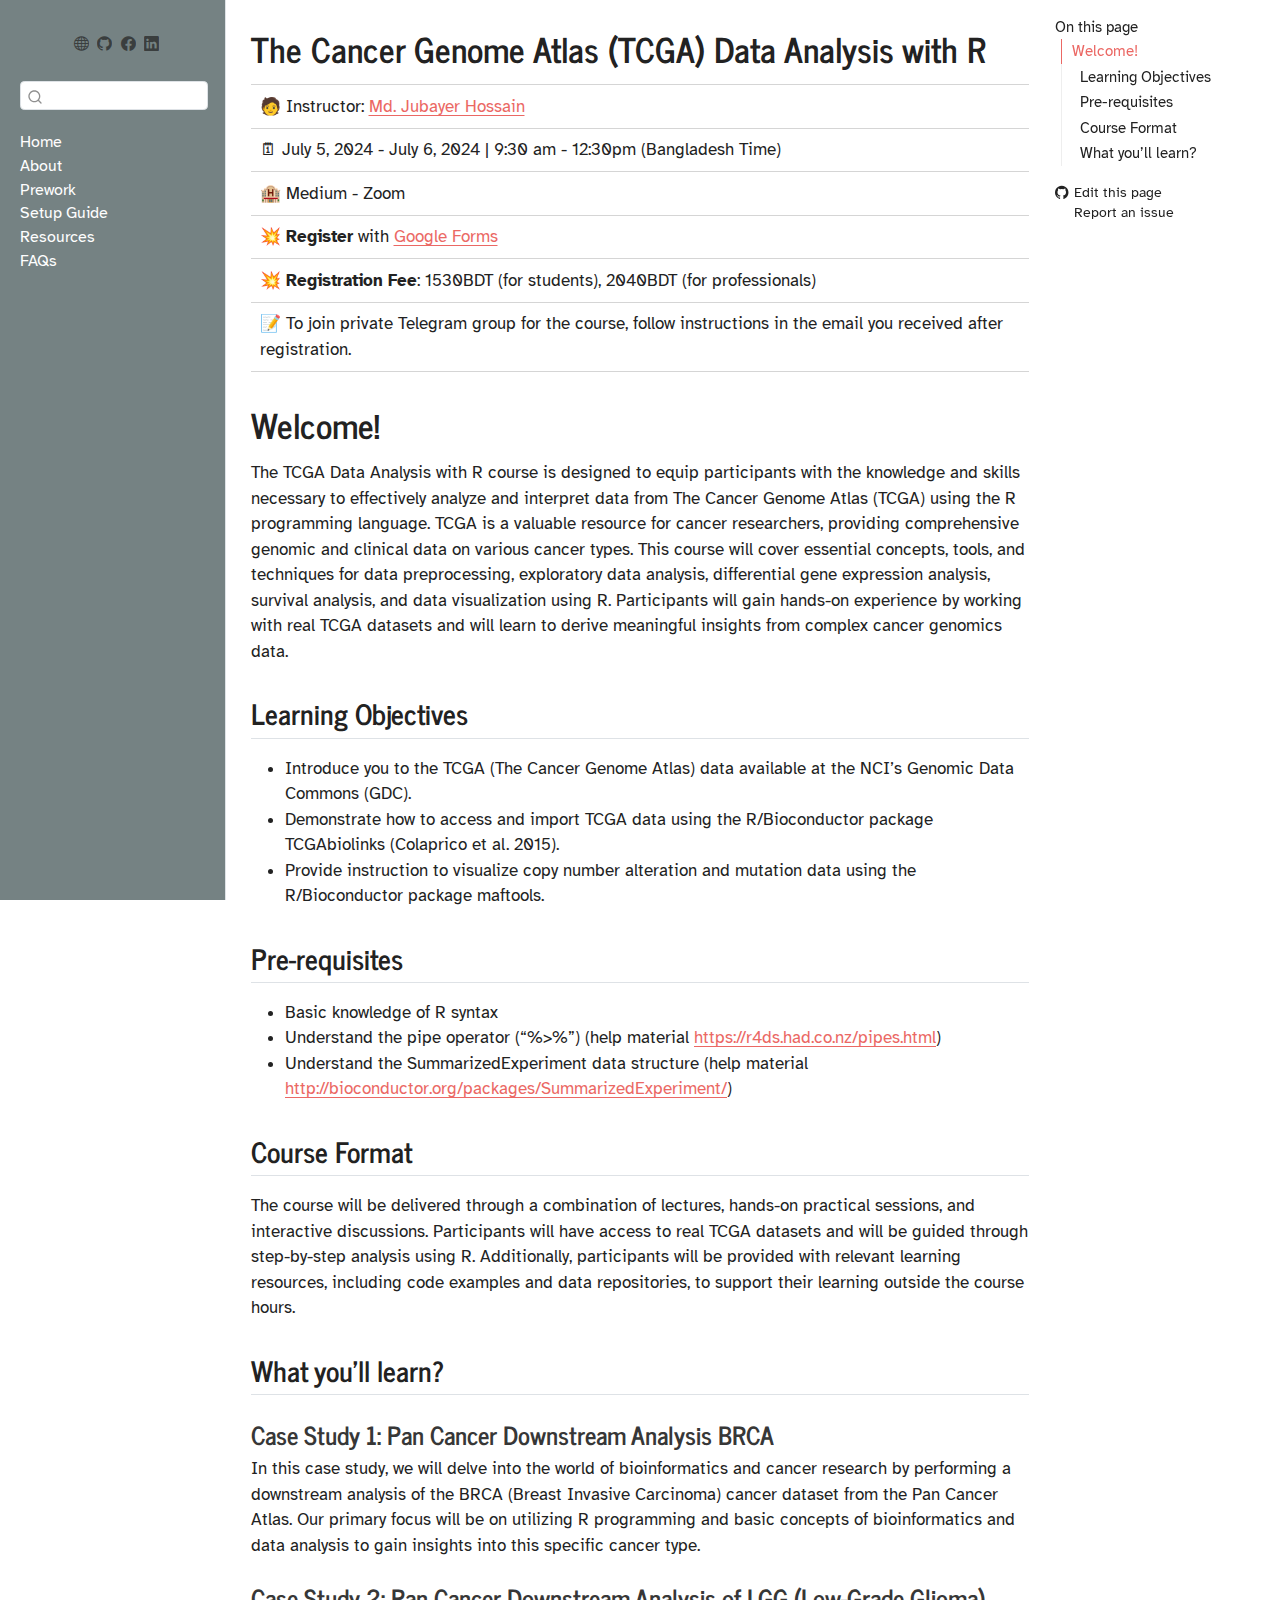
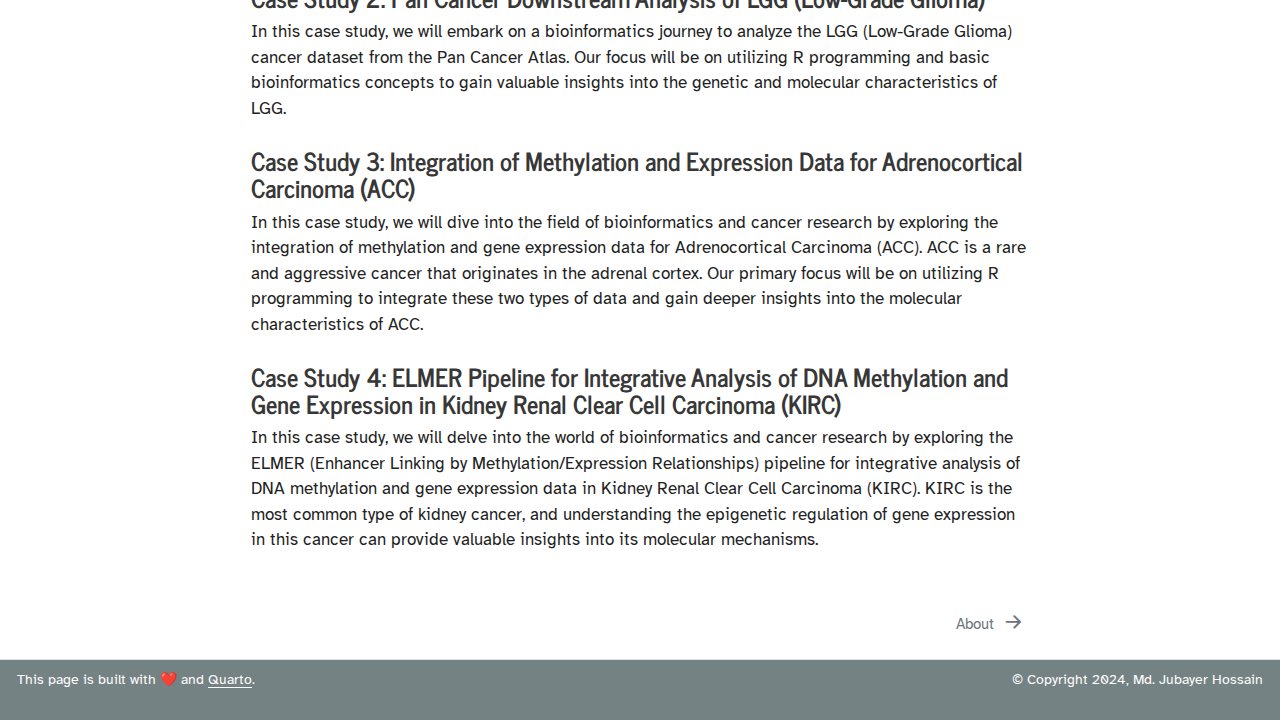
==== commit ce16aa12: "added cases studies" ====
--- a/docs/index.html
+++ b/docs/index.html
@@ -172,9 +172,16 @@
   <li><a href="#learning-objectives" id="toc-learning-objectives" class="nav-link" data-scroll-target="#learning-objectives">Learning Objectives</a></li>
   <li><a href="#pre-requisites" id="toc-pre-requisites" class="nav-link" data-scroll-target="#pre-requisites">Pre-requisites</a></li>
   <li><a href="#course-format" id="toc-course-format" class="nav-link" data-scroll-target="#course-format">Course Format</a></li>
+  <li><a href="#what-youll-learn" id="toc-what-youll-learn" class="nav-link" data-scroll-target="#what-youll-learn">What you’ll learn?</a>
+  <ul class="collapse">
+  <li><a href="#case-study-1-pan-cancer-downstream-analysis-brca" id="toc-case-study-1-pan-cancer-downstream-analysis-brca" class="nav-link" data-scroll-target="#case-study-1-pan-cancer-downstream-analysis-brca">Case Study 1: Pan Cancer Downstream Analysis BRCA</a></li>
+  <li><a href="#case-study-2-pan-cancer-downstream-analysis-of-lgg-low-grade-glioma" id="toc-case-study-2-pan-cancer-downstream-analysis-of-lgg-low-grade-glioma" class="nav-link" data-scroll-target="#case-study-2-pan-cancer-downstream-analysis-of-lgg-low-grade-glioma">Case Study 2: Pan Cancer Downstream Analysis of LGG (Low-Grade Glioma)</a></li>
+  <li><a href="#case-study-3-integration-of-methylation-and-expression-data-for-adrenocortical-carcinoma-acc" id="toc-case-study-3-integration-of-methylation-and-expression-data-for-adrenocortical-carcinoma-acc" class="nav-link" data-scroll-target="#case-study-3-integration-of-methylation-and-expression-data-for-adrenocortical-carcinoma-acc">Case Study 3: Integration of Methylation and Expression Data for Adrenocortical Carcinoma (ACC)</a></li>
+  <li><a href="#case-study-4-elmer-pipeline-for-integrative-analysis-of-dna-methylation-and-gene-expression-in-kidney-renal-clear-cell-carcinoma-kirc" id="toc-case-study-4-elmer-pipeline-for-integrative-analysis-of-dna-methylation-and-gene-expression-in-kidney-renal-clear-cell-carcinoma-kirc" class="nav-link" data-scroll-target="#case-study-4-elmer-pipeline-for-integrative-analysis-of-dna-methylation-and-gene-expression-in-kidney-renal-clear-cell-carcinoma-kirc">Case Study 4: ELMER Pipeline for Integrative Analysis of DNA Methylation and Gene Expression in Kidney Renal Clear Cell Carcinoma (KIRC)</a></li>
+  </ul></li>
   </ul></li>
   </ul>
-<div class="toc-actions"><ul><li><a href="https://github.com/omicscenter/TCGADataAnalysiswithR/edit/main/index.qmd" class="toc-action"><i class="bi bi-github"></i>Edit this page</a></li><li><a href="https://github.com/omicscenter/TCGADataAnalysiswithR/issues/new" class="toc-action"><i class="bi empty"></i>Report an issue</a></li></ul></div></nav>
+<div class="toc-actions"><ul><li><a href="https://github.com/bigbiolab/TCGADataAnalysiswithR/edit/main/index.qmd" class="toc-action"><i class="bi bi-github"></i>Edit this page</a></li><li><a href="https://github.com/bigbiolab/TCGADataAnalysiswithR/issues/new" class="toc-action"><i class="bi empty"></i>Report an issue</a></li></ul></div></nav>
     </div>
 <!-- main -->
 <main class="content" id="quarto-document-content">
@@ -242,8 +249,27 @@
 <section id="course-format" class="level2">
 <h2 class="anchored" data-anchor-id="course-format">Course Format</h2>
 <p>The course will be delivered through a combination of lectures, hands-on practical sessions, and interactive discussions. Participants will have access to real TCGA datasets and will be guided through step-by-step analysis using R. Additionally, participants will be provided with relevant learning resources, including code examples and data repositories, to support their learning outside the course hours.</p>
-
-
+</section>
+<section id="what-youll-learn" class="level2">
+<h2 class="anchored" data-anchor-id="what-youll-learn">What you’ll learn?</h2>
+<section id="case-study-1-pan-cancer-downstream-analysis-brca" class="level3">
+<h3 class="anchored" data-anchor-id="case-study-1-pan-cancer-downstream-analysis-brca">Case Study 1: Pan Cancer Downstream Analysis BRCA</h3>
+<p>In this case study, we will delve into the world of bioinformatics and cancer research by performing a downstream analysis of the BRCA (Breast Invasive Carcinoma) cancer dataset from the Pan Cancer Atlas. Our primary focus will be on utilizing R programming and basic concepts of bioinformatics and data analysis to gain insights into this specific cancer type.</p>
+</section>
+<section id="case-study-2-pan-cancer-downstream-analysis-of-lgg-low-grade-glioma" class="level3">
+<h3 class="anchored" data-anchor-id="case-study-2-pan-cancer-downstream-analysis-of-lgg-low-grade-glioma">Case Study 2: Pan Cancer Downstream Analysis of LGG (Low-Grade Glioma)</h3>
+<p>In this case study, we will embark on a bioinformatics journey to analyze the LGG (Low-Grade Glioma) cancer dataset from the Pan Cancer Atlas. Our focus will be on utilizing R programming and basic bioinformatics concepts to gain valuable insights into the genetic and molecular characteristics of LGG.</p>
+</section>
+<section id="case-study-3-integration-of-methylation-and-expression-data-for-adrenocortical-carcinoma-acc" class="level3">
+<h3 class="anchored" data-anchor-id="case-study-3-integration-of-methylation-and-expression-data-for-adrenocortical-carcinoma-acc">Case Study 3: Integration of Methylation and Expression Data for Adrenocortical Carcinoma (ACC)</h3>
+<p>In this case study, we will dive into the field of bioinformatics and cancer research by exploring the integration of methylation and gene expression data for Adrenocortical Carcinoma (ACC). ACC is a rare and aggressive cancer that originates in the adrenal cortex. Our primary focus will be on utilizing R programming to integrate these two types of data and gain deeper insights into the molecular characteristics of ACC.</p>
+</section>
+<section id="case-study-4-elmer-pipeline-for-integrative-analysis-of-dna-methylation-and-gene-expression-in-kidney-renal-clear-cell-carcinoma-kirc" class="level3">
+<h3 class="anchored" data-anchor-id="case-study-4-elmer-pipeline-for-integrative-analysis-of-dna-methylation-and-gene-expression-in-kidney-renal-clear-cell-carcinoma-kirc">Case Study 4: ELMER Pipeline for Integrative Analysis of DNA Methylation and Gene Expression in Kidney Renal Clear Cell Carcinoma (KIRC)</h3>
+<p>In this case study, we will delve into the world of bioinformatics and cancer research by exploring the ELMER (Enhancer Linking by Methylation/Expression Relationships) pipeline for integrative analysis of DNA methylation and gene expression data in Kidney Renal Clear Cell Carcinoma (KIRC). KIRC is the most common type of kidney cancer, and understanding the epigenetic regulation of gene expression in this cancer can provide valuable insights into its molecular mechanisms.</p>
+
+
+</section>
 </section>
 </section>
 
@@ -685,9 +711,9 @@
 </div>   
     <div class="nav-footer-center">
       &nbsp;
-    <div class="toc-actions d-sm-block d-md-none"><ul><li><a href="https://github.com/omicscenter/TCGADataAnalysiswithR/edit/main/index.qmd" class="toc-action"><i class="bi bi-github"></i>Edit this page</a></li><li><a href="https://github.com/omicscenter/TCGADataAnalysiswithR/issues/new" class="toc-action"><i class="bi empty"></i>Report an issue</a></li></ul></div></div>
+    <div class="toc-actions d-sm-block d-md-none"><ul><li><a href="https://github.com/bigbiolab/TCGADataAnalysiswithR/edit/main/index.qmd" class="toc-action"><i class="bi bi-github"></i>Edit this page</a></li><li><a href="https://github.com/bigbiolab/TCGADataAnalysiswithR/issues/new" class="toc-action"><i class="bi empty"></i>Report an issue</a></li></ul></div></div>
     <div class="nav-footer-right">
-<p>© Copyright 2023, Md. Jubayer Hossain</p>
+<p>© Copyright 2024, Md. Jubayer Hossain</p>
 </div>
   </div>
 </footer>
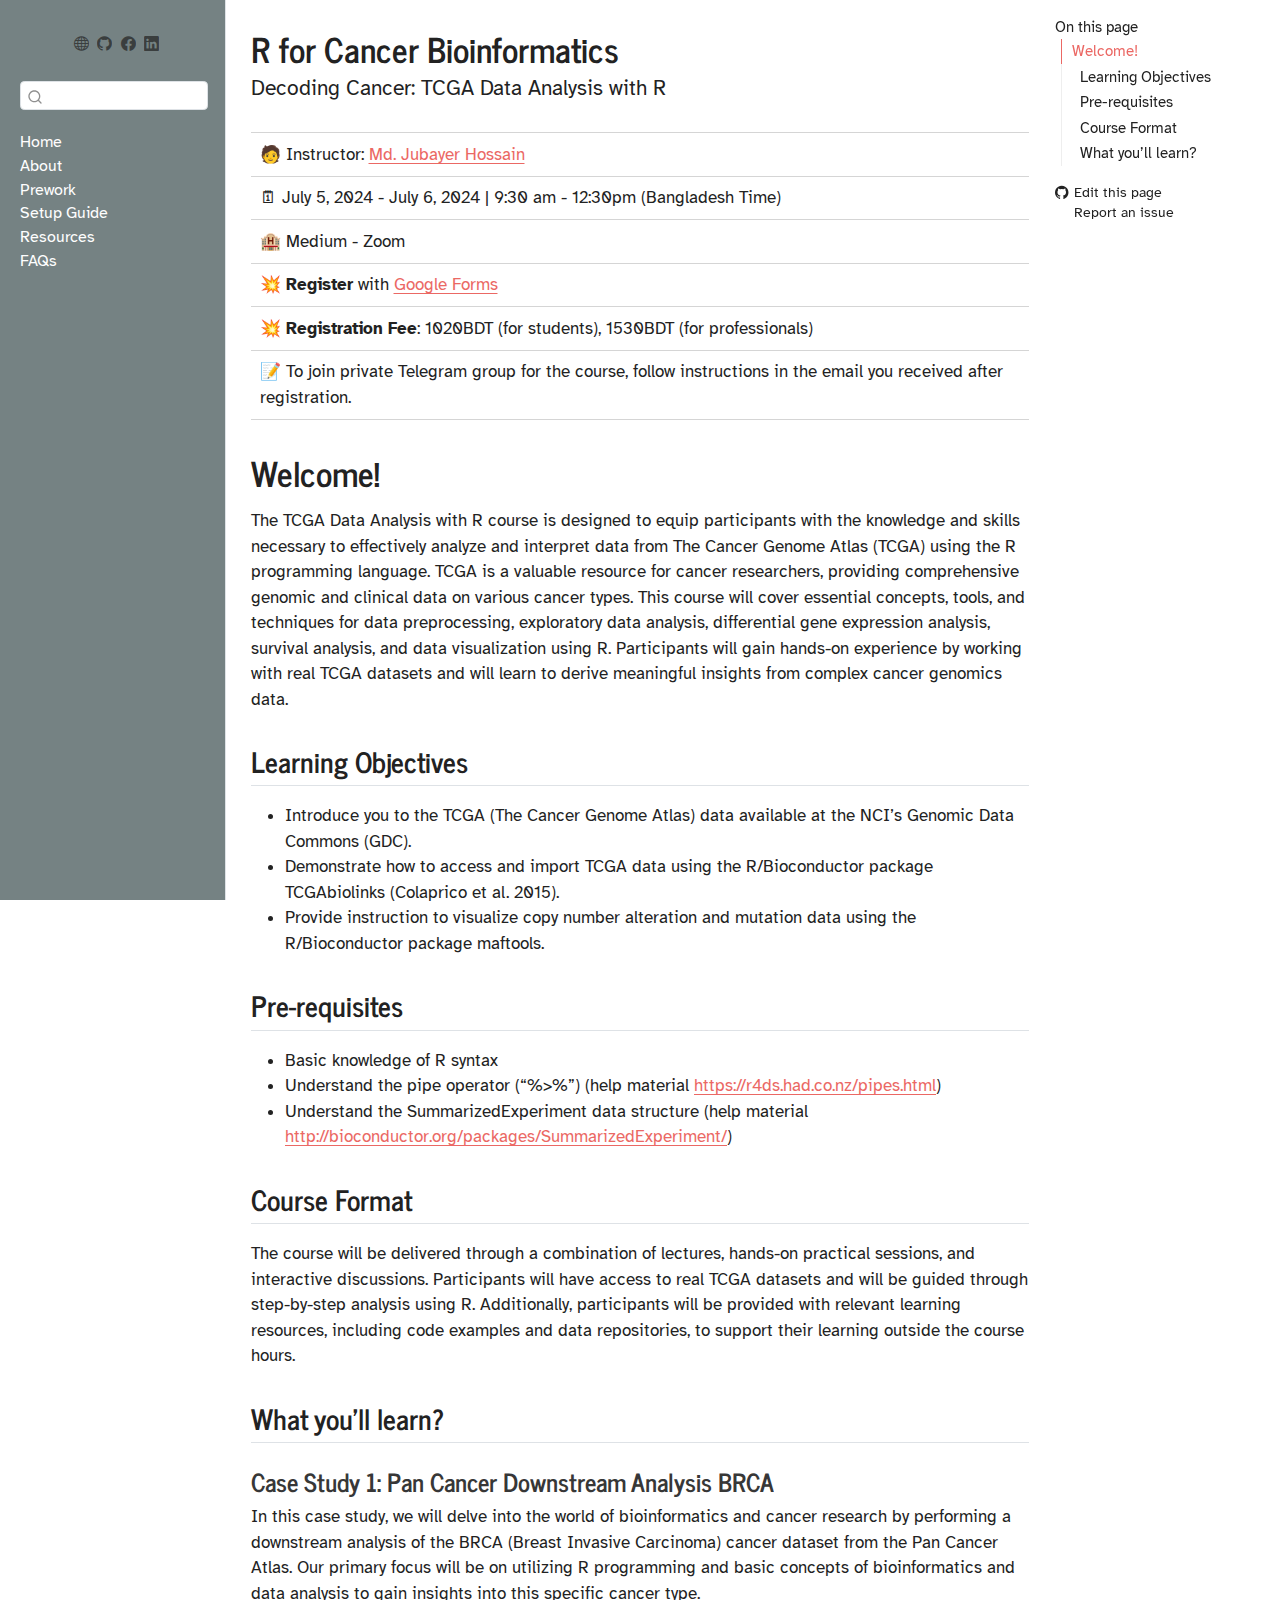
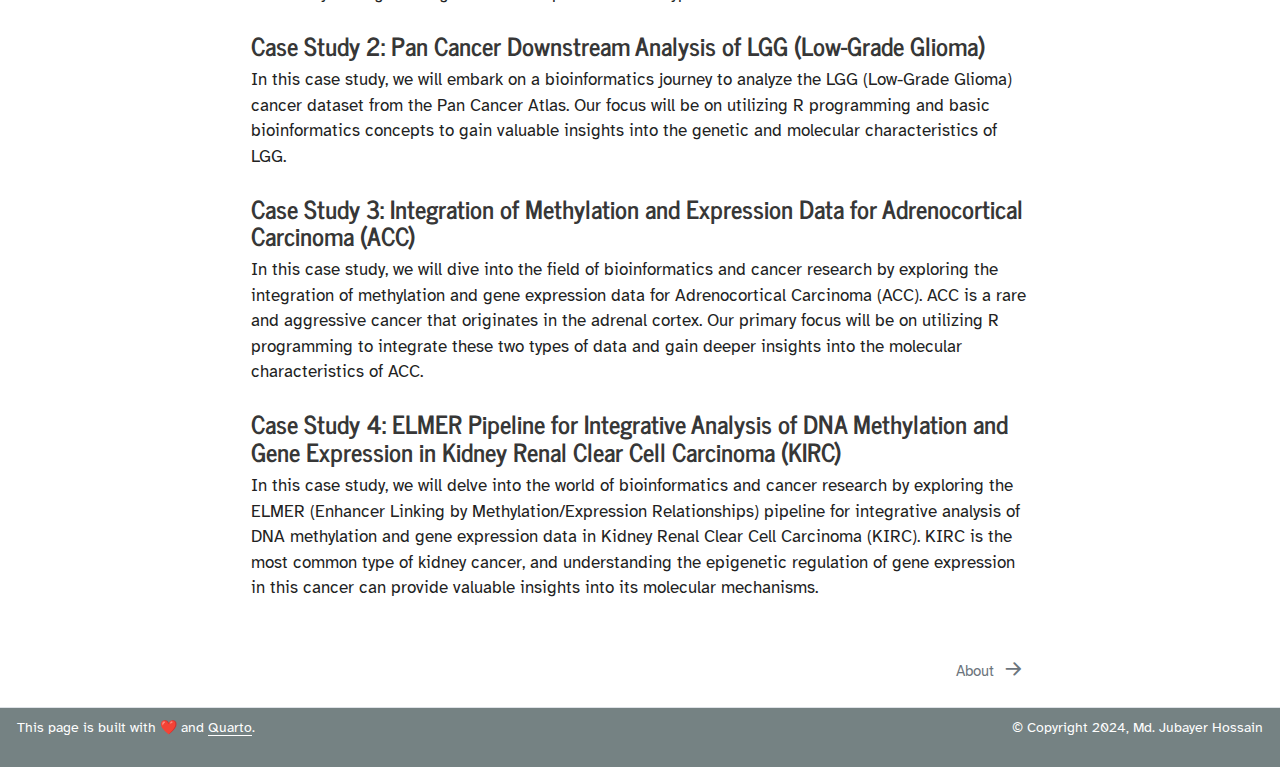
==== commit f213eb7f: "added updated lessons" ====
--- a/docs/index.html
+++ b/docs/index.html
@@ -70,10 +70,10 @@
 
 
 <meta property="og:title" content="TCGA Data Analysis with R">
-<meta property="og:description" content="Homepage for workshop on TACGA Data Analysis with R">
+<meta property="og:description" content="Decoding Cancer: TCGA Data Analysis with R">
 <meta property="og:site_name" content="TCGA Data Analysis with R">
 <meta name="twitter:title" content="TCGA Data Analysis with R">
-<meta name="twitter:description" content="Homepage for workshop on TACGA Data Analysis with R">
+<meta name="twitter:description" content="Decoding Cancer: TCGA Data Analysis with R">
 <meta name="twitter:image" content="TCGADataAnalysiswithR/images/logo.png">
 <meta name="twitter:creator" content="@hossainlab">
 <meta name="twitter:image-height" content="1200">
@@ -188,7 +188,8 @@
 
 <header id="title-block-header" class="quarto-title-block default">
 <div class="quarto-title">
-<h1 class="title">The Cancer Genome Atlas (TCGA) Data Analysis with R</h1>
+<h1 class="title">R for Cancer Bioinformatics</h1>
+<p class="subtitle lead">Decoding Cancer: TCGA Data Analysis with R</p>
 </div>
 
 
@@ -220,7 +221,7 @@
 <td style="text-align: left;">💥 <strong>Register</strong> with <a href="https://forms.gle/ke8U9uYxXmtvsgtk7">Google Forms</a> <!-- **Registration**: *Closed* --></td>
 </tr>
 <tr class="odd">
-<td style="text-align: left;">💥 <strong>Registration Fee</strong>: 1530BDT (for students), 2040BDT (for professionals)</td>
+<td style="text-align: left;">💥 <strong>Registration Fee</strong>: 1020BDT (for students), 1530BDT (for professionals)</td>
 </tr>
 <tr class="even">
 <td style="text-align: left;">📝 To join private Telegram group for the course, follow instructions in the email you received after registration.</td>
@@ -252,6 +253,7 @@
 </section>
 <section id="what-youll-learn" class="level2">
 <h2 class="anchored" data-anchor-id="what-youll-learn">What you’ll learn?</h2>
+<!-- https://www.bioconductor.org/packages/devel/bioc/vignettes/TCGAbiolinks/inst/doc/casestudy.html -->
 <section id="case-study-1-pan-cancer-downstream-analysis-brca" class="level3">
 <h3 class="anchored" data-anchor-id="case-study-1-pan-cancer-downstream-analysis-brca">Case Study 1: Pan Cancer Downstream Analysis BRCA</h3>
 <p>In this case study, we will delve into the world of bioinformatics and cancer research by performing a downstream analysis of the BRCA (Breast Invasive Carcinoma) cancer dataset from the Pan Cancer Atlas. Our primary focus will be on utilizing R programming and basic concepts of bioinformatics and data analysis to gain insights into this specific cancer type.</p>
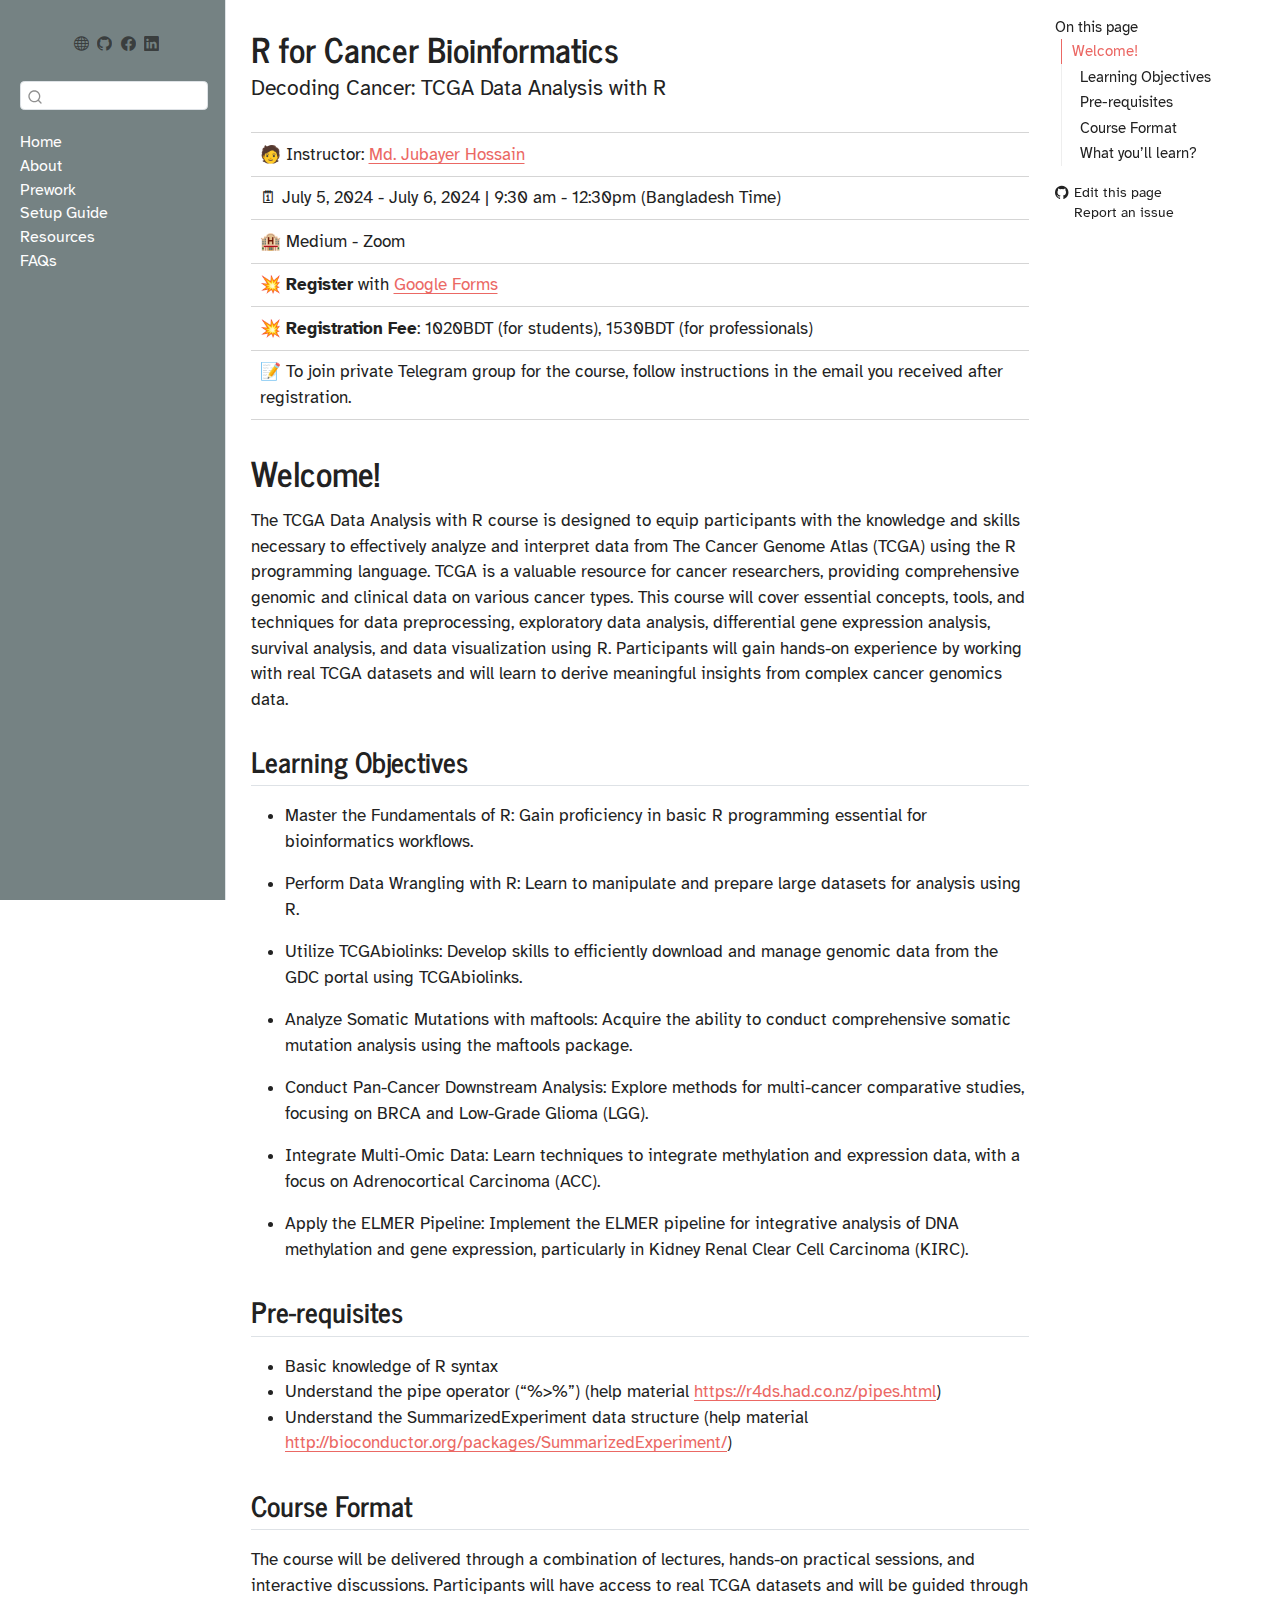
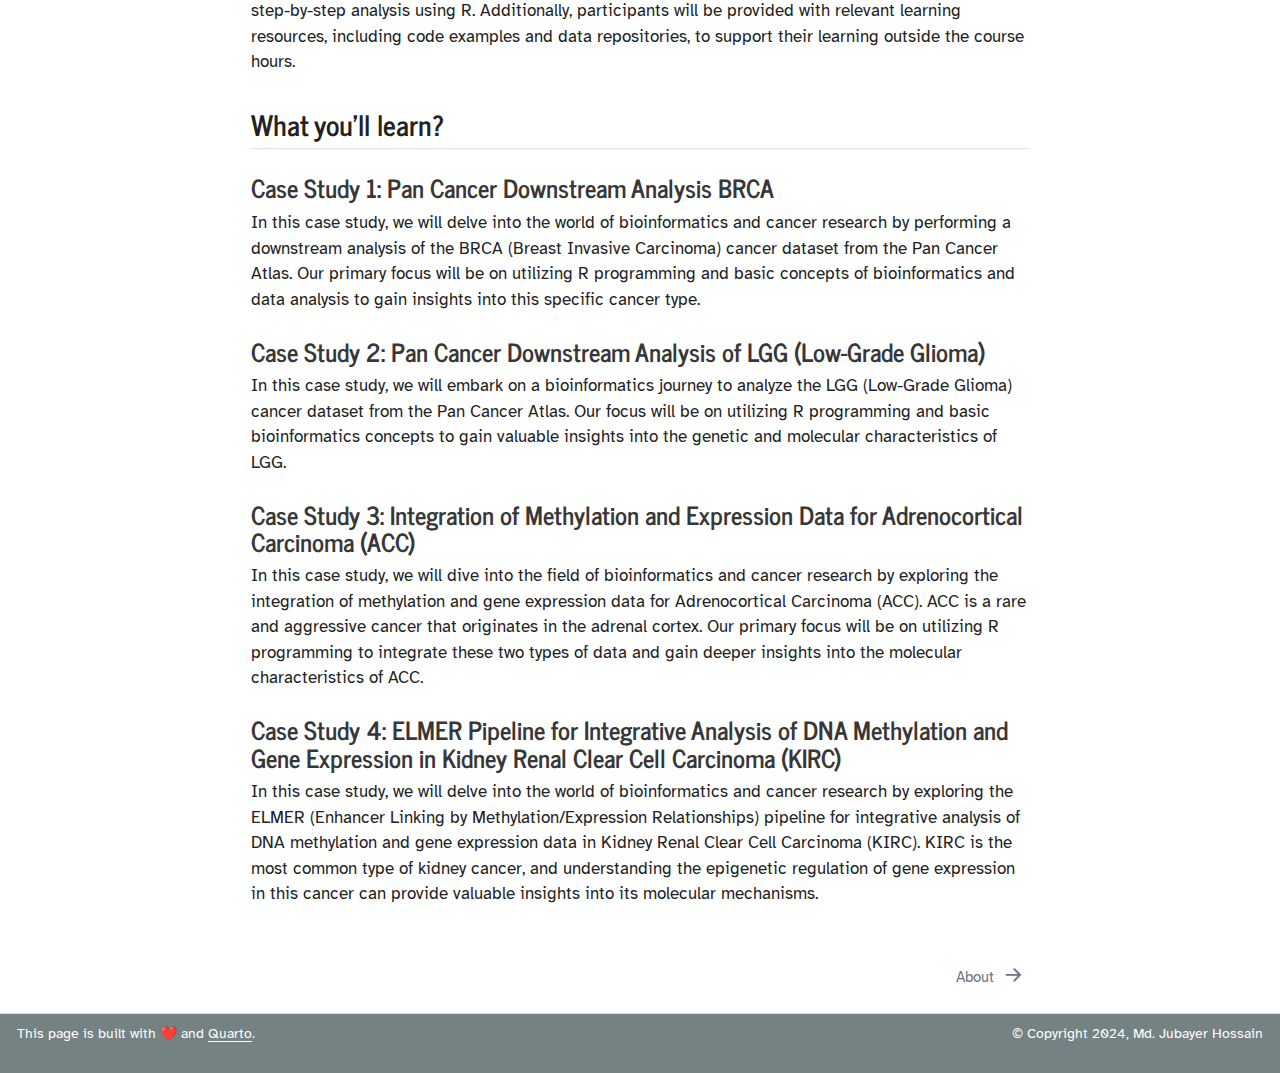
==== commit f0db57a8: "added learning objectives" ====
--- a/docs/index.html
+++ b/docs/index.html
@@ -234,9 +234,13 @@
 <section id="learning-objectives" class="level2">
 <h2 class="anchored" data-anchor-id="learning-objectives">Learning Objectives</h2>
 <ul>
-<li>Introduce you to the TCGA (The Cancer Genome Atlas) data available at the NCI’s Genomic Data Commons (GDC).</li>
-<li>Demonstrate how to access and import TCGA data using the R/Bioconductor package TCGAbiolinks (Colaprico et al.&nbsp;2015).</li>
-<li>Provide instruction to visualize copy number alteration and mutation data using the R/Bioconductor package maftools.</li>
+<li><p>Master the Fundamentals of R: Gain proficiency in basic R programming essential for bioinformatics workflows.</p></li>
+<li><p>Perform Data Wrangling with R: Learn to manipulate and prepare large datasets for analysis using R.</p></li>
+<li><p>Utilize TCGAbiolinks: Develop skills to efficiently download and manage genomic data from the GDC portal using TCGAbiolinks.</p></li>
+<li><p>Analyze Somatic Mutations with maftools: Acquire the ability to conduct comprehensive somatic mutation analysis using the maftools package.</p></li>
+<li><p>Conduct Pan-Cancer Downstream Analysis: Explore methods for multi-cancer comparative studies, focusing on BRCA and Low-Grade Glioma (LGG).</p></li>
+<li><p>Integrate Multi-Omic Data: Learn techniques to integrate methylation and expression data, with a focus on Adrenocortical Carcinoma (ACC).</p></li>
+<li><p>Apply the ELMER Pipeline: Implement the ELMER pipeline for integrative analysis of DNA methylation and gene expression, particularly in Kidney Renal Clear Cell Carcinoma (KIRC).</p></li>
 </ul>
 </section>
 <section id="pre-requisites" class="level2">
